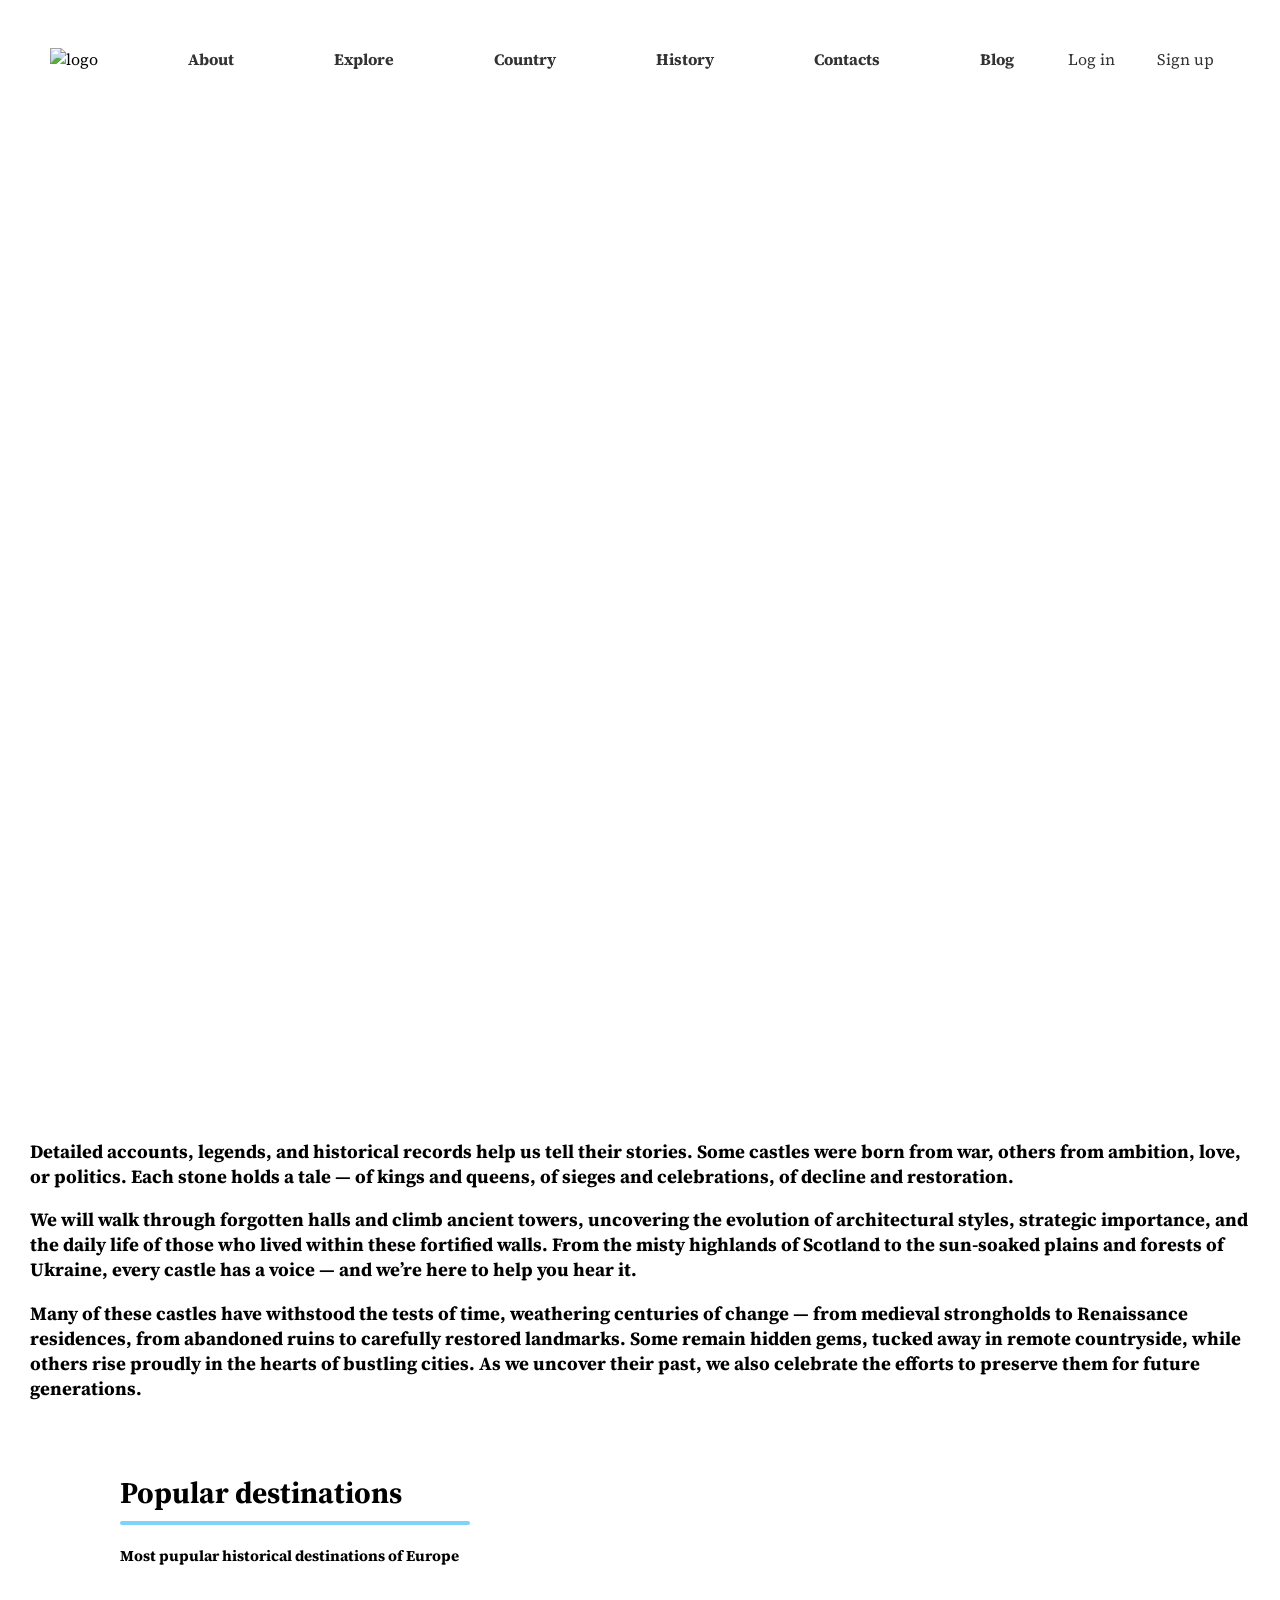
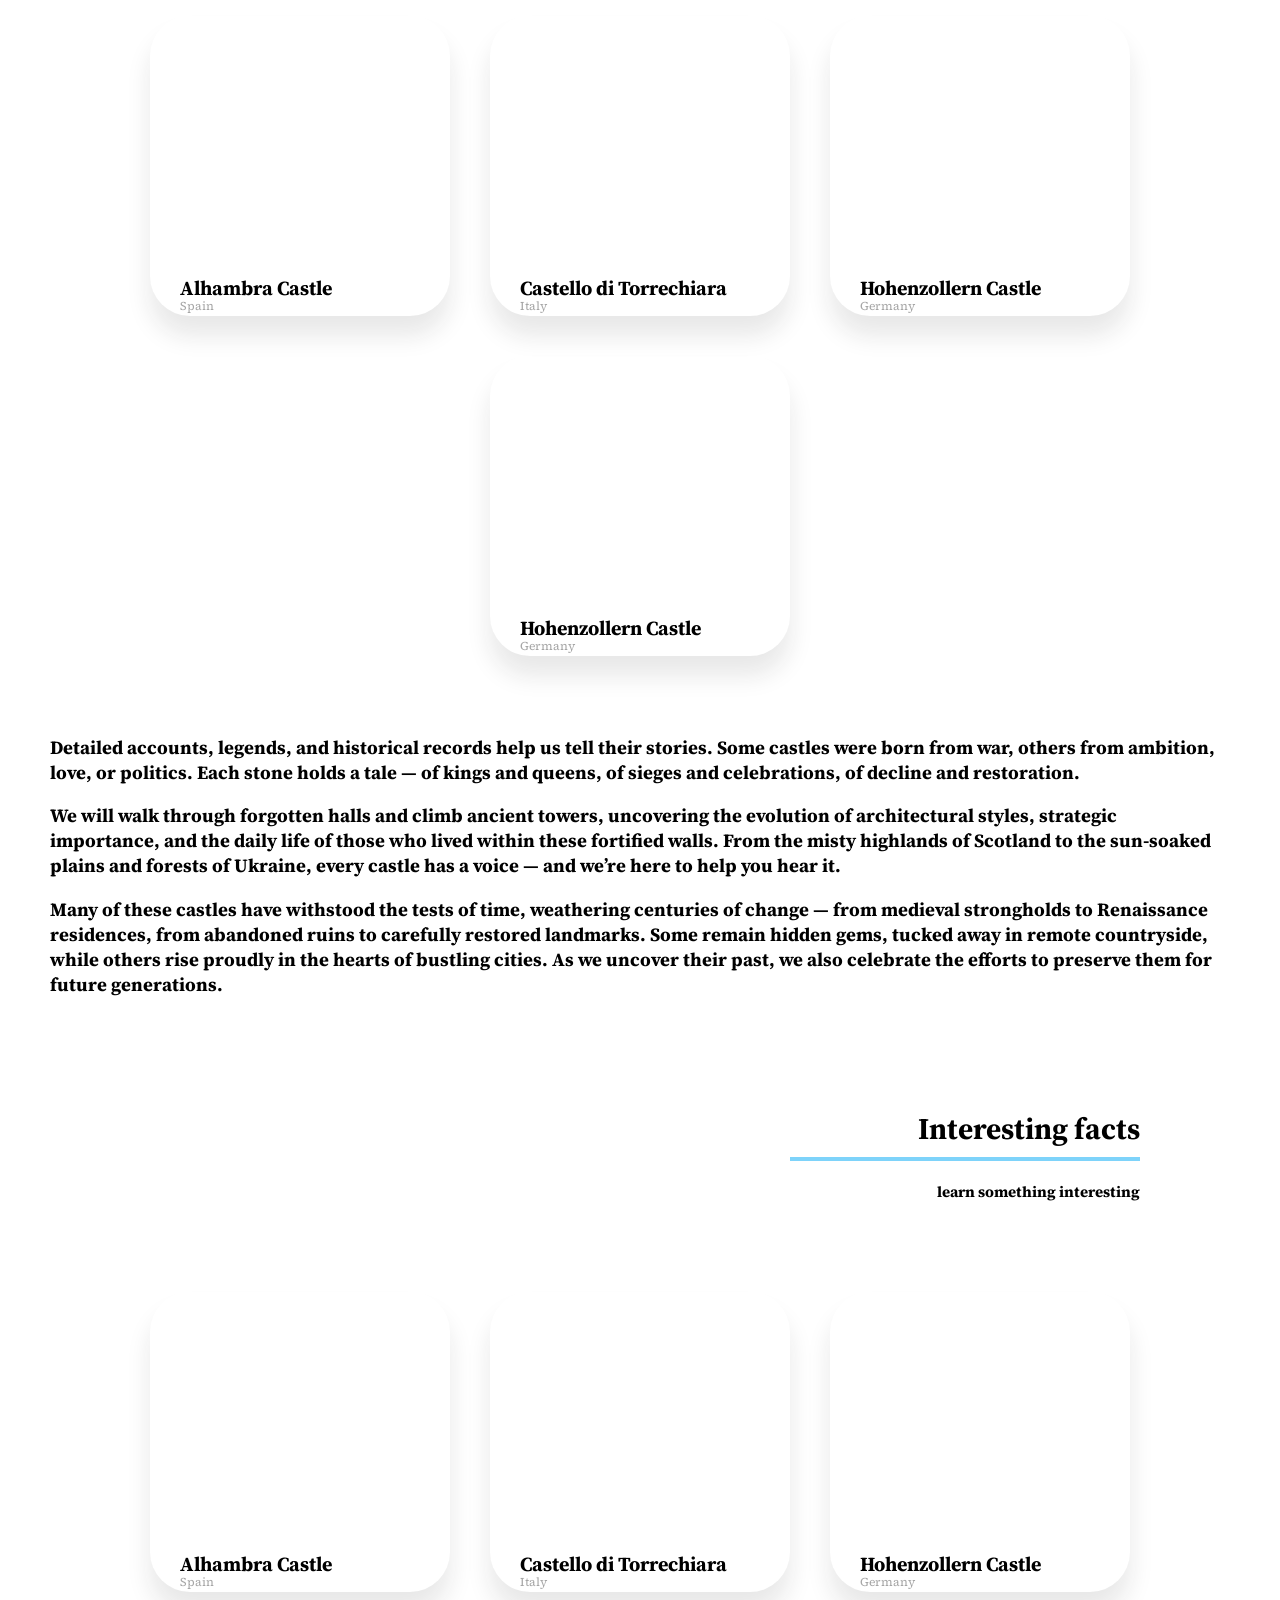
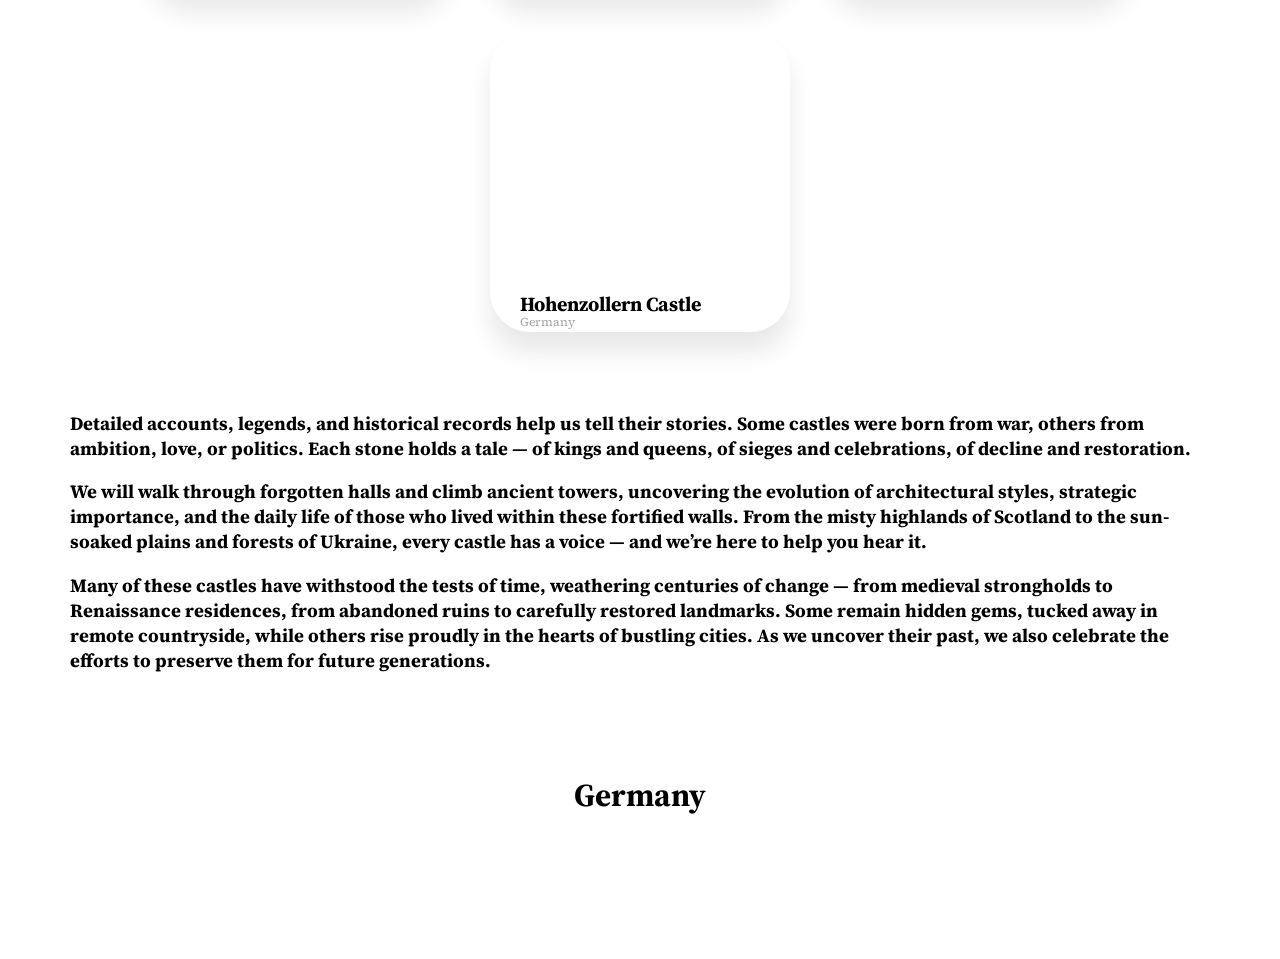
==== index.html @ ca6d60b1 "Update index.html" ====
<!DOCTYPE html>
<html lang="uk">
<head>
  <meta charset="UTF-8" />
  <meta name="viewport" content="width=device-width, initial-scale=1.0" />
  <title>Castles of Europe</title>
  <link rel="stylesheet" href="./assets/styles/main.css" />
  <script src="script.js"></script>
  <link rel="preconnect" href="https://fonts.googleapis.com">
  <link rel="preconnect" href="https://fonts.gstatic.com" crossorigin>
  <link href="https://fonts.googleapis.com/css2?family=Libre+Baskerville:ital,wght@0,400;0,500;1,400&family=Source+Serif+4:ital,opsz,wght@0,8..60,200..900;1,8..60,200..900&display=swap" rel="stylesheet">

</head>
<body>
  <header class="main-header">

    <div class="header-background"></div>

    <div class="header-content">

      <img class="logo" src="./assets/images/Castle_logo.svg" alt="logo" />

      <nav class="main-navigation">
        <ul>
          <li><a href="#">About</a></li>
          <li><a href="#">Explore</a></li>
          <li><a href="#">Сountry</a></li>
          <li><a href="#">History</a></li>
          <li><a href="#">Contacts</a></li>
          <li><a href="#">Blog</a></li>
        </ul>
      </nav>

      <div class="auth-buttons">
        <a href="/login" class="btn">Log in</a>
        <a href="/signup" class="btn">Sign up</a>
      </div>
    </div>

    <div class="name_motto">       
      <h1>Find your story in the place where this story was made.</h1>
    </div>
  </header>

  <div class="main-text">
    <h3>
      <p>Detailed accounts, legends, and historical records help us tell their stories.
       Some castles were born from war, others from ambition, love, or politics. Each stone holds a tale — of kings and queens, of sieges and celebrations, of decline and restoration.</p>

      <p>We will walk through forgotten halls and climb ancient towers, uncovering the evolution of architectural styles, strategic importance, and the daily life of those who lived within these fortified walls.
         From the misty highlands of Scotland to the sun-soaked plains and forests of Ukraine, every castle has a voice — and we’re here to help you hear it.</p>

        <p>Many of these castles have withstood the tests of time, weathering centuries of change — from medieval strongholds to Renaissance residences, from abandoned ruins to carefully restored landmarks.
         Some remain hidden gems, tucked away in remote countryside, while others rise proudly in the hearts of bustling cities. As we uncover their past, we also celebrate the efforts to preserve them for future generations.</p>
      </h3>
        
    
  </div>

<div class="title--popular--destinations">
  
    <h1>Popular destinations</h1>
     <div class="color-line-under-title"></div>
    <h4>Most pupular historical destinations of Europe</h4>
   
</div>

<div class="wrapper">

  <div class="slid" style="--img:url('../images/Alhambra_palace.jpg')">
    <div class="img" ></div>
    <div class="content">
      <h3>Alhambra Castle<br><span>Spain</span></h3>
      <p>Alhambra Castle — Surrounded by lush vegetation, this majestic palace is a symbol of the city of Granada.
        Behind the palace, the snow-capped peaks of the Sierra Nevada mountains are visible.</p>
    </div>
  </div>

  <div class="slid" style="--img:url('../images/Castello di Torrechiara.jpg')">
    <div class="img"></div>
    <div class="content">
      <h3>Castello di Torrechiara<br><span>Italy</span></h3>
      <p>Located on a picturesque hill near the town of Langhirano, the castle towers over the Parma River valley among vineyards.</p>
    </div>
  </div>

  <div class="slid" style="--img:url('../images/Hohenzollern-Castle.jpg')">
    <div class="img"></div>
    <div class="content">
      <h3>Hohenzollern Castle<br><span>Germany</span></h3>
      <p>Hohenzollern Castle - a castle in the clouds! One of the most impressive tourist attractions in Germany, offering incredible views.</p>
    </div>
  </div>

  <div class="slid" style="--img:url('../images/Hohenzollern-Castle.jpg')">
    <div class="img"></div>
    <div class="content">
      <h3>Hohenzollern Castle<br><span>Germany</span></h3>
      <p>Hohenzollern Castle - a castle in the clouds! One of the most impressive tourist attractions in Germany, offering incredible views.</p>
    </div>
  </div>

<div class="main-text">
    <h3>
      <p>Detailed accounts, legends, and historical records help us tell their stories.
       Some castles were born from war, others from ambition, love, or politics. Each stone holds a tale — of kings and queens, of sieges and celebrations, of decline and restoration.</p>

      <p>We will walk through forgotten halls and climb ancient towers, uncovering the evolution of architectural styles, strategic importance, and the daily life of those who lived within these fortified walls.
         From the misty highlands of Scotland to the sun-soaked plains and forests of Ukraine, every castle has a voice — and we’re here to help you hear it.</p>

        <p>Many of these castles have withstood the tests of time, weathering centuries of change — from medieval strongholds to Renaissance residences, from abandoned ruins to carefully restored landmarks.
         Some remain hidden gems, tucked away in remote countryside, while others rise proudly in the hearts of bustling cities. As we uncover their past, we also celebrate the efforts to preserve them for future generations.</p>
      </h3>
</div>

<div class="title--Interesting--facts">
    <h1>Interesting facts</h1>
    <div class="color-line-under-title-facts"></div>
    <h4>learn something interesting</h4>

</div>

<div class="wrapper">

  <div class="slid" style="--img:url('../images/Alhambra_palace.jpg')">
    <div class="img"></div>
    <div class="content">
      <h3>Alhambra Castle<br><span>Spain</span></h3>
      <p>Alhambra Castle — Surrounded by lush vegetation, this majestic palace is a symbol of the city of Granada.
        Behind the palace, the snow-capped peaks of the Sierra Nevada mountains are visible.</p>
    </div>
  </div>

  <div class="slid" style="--img:url('../images/Castello di Torrechiara.jpg')">
    <div class="img"></div>
    <div class="content">
      <h3>Castello di Torrechiara<br><span>Italy</span></h3>
      <p>Located on a picturesque hill near the town of Langhirano, the castle towers over the Parma River valley among vineyards.</p>
    </div>
  </div>

  <div class="slid" style="--img:url('../images/Hohenzollern-Castle.jpg')">
    <div class="img"></div>
    <div class="content">
      <h3>Hohenzollern Castle<br><span>Germany</span></h3>
      <p>Hohenzollern Castle - a castle in the clouds! One of the most impressive tourist attractions in Germany, offering incredible views.</p>
    </div>
  </div>

  <div class="slid" style="--img:url('../images/Hohenzollern-Castle.jpg')">
    <div class="img"></div>
    <div class="content">
      <h3>Hohenzollern Castle<br><span>Germany</span></h3>
      <p>Hohenzollern Castle - a castle in the clouds! One of the most impressive tourist attractions in Germany, offering incredible views.</p>
    </div>
  </div>

<div class="main-text">
    <h3>
      <p>Detailed accounts, legends, and historical records help us tell their stories.
       Some castles were born from war, others from ambition, love, or politics. Each stone holds a tale — of kings and queens, of sieges and celebrations, of decline and restoration.</p>

      <p>We will walk through forgotten halls and climb ancient towers, uncovering the evolution of architectural styles, strategic importance, and the daily life of those who lived within these fortified walls.
         From the misty highlands of Scotland to the sun-soaked plains and forests of Ukraine, every castle has a voice — and we’re here to help you hear it.</p>

        <p>Many of these castles have withstood the tests of time, weathering centuries of change — from medieval strongholds to Renaissance residences, from abandoned ruins to carefully restored landmarks.
         Some remain hidden gems, tucked away in remote countryside, while others rise proudly in the hearts of bustling cities. As we uncover their past, we also celebrate the efforts to preserve them for future generations.</p>
      </h3>
</div>
<div class="title">
  <h1>Germany</h1>
</div>

</body>
</html>
---- assets/styles/main.css ----
body {
  margin: 0;
  font-family: "Source Serif 4", serif;
}



.main-header {
  position: relative;
  height: 1100px;
  z-index: 1;
  overflow: hidden;
}

.header-background {
  position: absolute;
  top: 0;
  left: 0;
  width: 100%;
  height: 100%;
  background: url('../images/background.jpg') no-repeat center/cover;
  background-size: cover;
  z-index: 0;
}

.header-content {
  position: relative;
  z-index: 1;
  display: flex;
  justify-content: space-between;
  align-items: center;
  padding: 20px 50px;
  background-color: rgba(255, 255, 255, 0.1);
  backdrop-filter: blur(6px);
  -webkit-backdrop-filter: blur(2px);
  border-radius: 5px;
  margin: 20px auto;
  max-width: 95%;
}

.logo {
  width: 100px;
}

.main-navigation ul {
  list-style: none;
  display: flex;
  gap: 100px;
  margin: 0;
  padding: 0;
}

.main-navigation a {
  text-decoration: none;
  color: #333;
  font-weight: bold;
}

.auth-buttons {
  display: flex;
  gap: 10px;
}

.btn {
  padding: 8px 16px;
  background-color: rgba(0, 0, 0, 0);
  color: #333;
  text-decoration: none;
  border-radius: 4px;
}

.btn:hover {
  background-color: rgba(0, 0, 0, 0.1);
}

.name_motto {
  position: absolute;
  text-align: left;
  color: #333;
  left: 1400px;
  padding: 45px;
  background-color: rgba(255, 255, 255, 0.08);
  backdrop-filter: blur(0.01px);
  -webkit-backdrop-filter: blur(0.01px);
  border-radius: 6px;
  top: 240px;
}

.name_motto h1 {
  margin: 10px 0;
}

.main-text h3 {
  margin: 0px 10px;
  text-align: start;
  padding: 20px;
}

.wrapper {
  display: flex;
  align-items: center;
  justify-content: center;
  flex-wrap: wrap;
  gap: 40px;
  padding: 60px 20px;
}

.wrapper .slid {
  position: relative;
  width: 300px;
  height: 300px;
  border-radius: 40px;
  overflow: hidden;
  box-shadow: 0px 20px 25px rgba(25, 25, 25, 0.1);
  transition: 0.5s;
}

.wrapper .slid:hover {
  height: 420px;
  background-color: rgb(171, 222, 231);
}

.wrapper .slid .img {
  position: relative;
  width: 100%;
  height: 260px;
  background-image: var(--img);
  background-repeat: no-repeat;
  background-position: top,center;
  background-size: 140%;
  animation: out 0.5s ease-in-out;
  transition: 0.5s;
}

.wrapper .slid:hover .img {
  animation: in 0.5s ease-in-out;
}

@keyframes out {
  0% { background-size: 140%; }
  40% { background-size: 160%; }
  100% { background-size: 140%; }
}

@keyframes in {
  0% { background-size: 140%; }
  40% { background-size: 160%; }
  100% { background-size: 140%; }
}

.wrapper .slid .img::before {
  content: '';
  position: absolute;
  bottom: -40%;
  width: 100%;
  height: 80px;
  border-radius: 40px;
}

.wrapper .slid .img::after {
  position: absolute;
  right: 0;
  bottom: 40%;
  width: 80px;
  height: 80px;
  border-radius: 50%;
  background-color: transparent;
  box-shadow: 75px 70px 0 40px #fff;
}

.wrapper .slid .content {
  padding: 10px 20px;
}

.wrapper .slid .content h3 {
  margin: 18px 0 5px;
  font-size: 1.2em;
}

.wrapper .slid .content span {
  font-size: 0.9em;
  color: #888;
}

.wrapper .slid .content p {
  font-size: 0.9em;
  color: #333;
}

.wrapper .slid .content {
  position: relative;
  top: -20px;
  z-index: 10;
  padding: 0px 30px;
  transition: 0.5s;
}

.wrapper .slid .content h3 {
  position: relative;
  font-size: 20px;
  color: black;
}

.wrapper .slid .content h3 span {
  position: absolute;
  bottom: -12px;
  font-size: 12px;
  font-weight: 400;
  opacity: 0.75;
}

.wrapper .slid .content p {
  position: relative;
  font-size: 15px;
  color: #222;
  transition: 0.5s;
  opacity: 0;
  padding-top: 5px;
}

.wrapper .slid:hover .content p {
  opacity: 1;
}

.title--popular--destinations h1{
  position: relative;
  margin-left: 120px;
  bottom: -12px;
   font-size: 30px;
}

.title--popular--destinations h4{
  position: relative;
  margin-left: 120px;
  font-size: 15px;
}

.title--popular--destinations {
  text-align: left;
  margin-bottom: 30px;
}

.color-line-under-title {
  left:140px;
  width: 350px;               
  height: 4px;                
  background-color: #7ed3fa;  
  margin: 10px 120px;        
  border-radius: 2px;         
}

.title--Interesting--facts h1{
  position: relative;
  margin-right: 120px;
  bottom: -12px;
   font-size: 30px;
}

.title--Interesting--facts h4{
  position: relative;
  margin-right: 120px;
  font-size: 15px;
}

.title--Interesting--facts {
  text-align: right;
  margin-bottom: 30px;
}

.title--Interesting--facts {
  position: relative; /* можна для точного позиціювання */
  width: 100%; /* або ширина контейнера */
}

.color-line-under-title-facts {
  width: 350px;
  height: 4px;
  background-color: #7ed3fa;
  margin-left: auto;    /* вирівнювання праворуч */
  margin-top: 20px;     /* відстань зверху від заголовка, можна змінювати вручну */
  margin-right: 120px;   /* відстань від правого краю контейнера */
}

.title--Interesting--facts {
  text-align: right;
  margin-bottom: 10px;  /* зменшено з 30px */
  position: relative;
  width: 100%;
}

.wrapper {
  display: flex;
  align-items: center;
  justify-content: center;
  flex-wrap: wrap;
  gap: 40px;
  padding: 20px 20px 60px 20px; /* зверху зменшено з 60px до 20px */
}
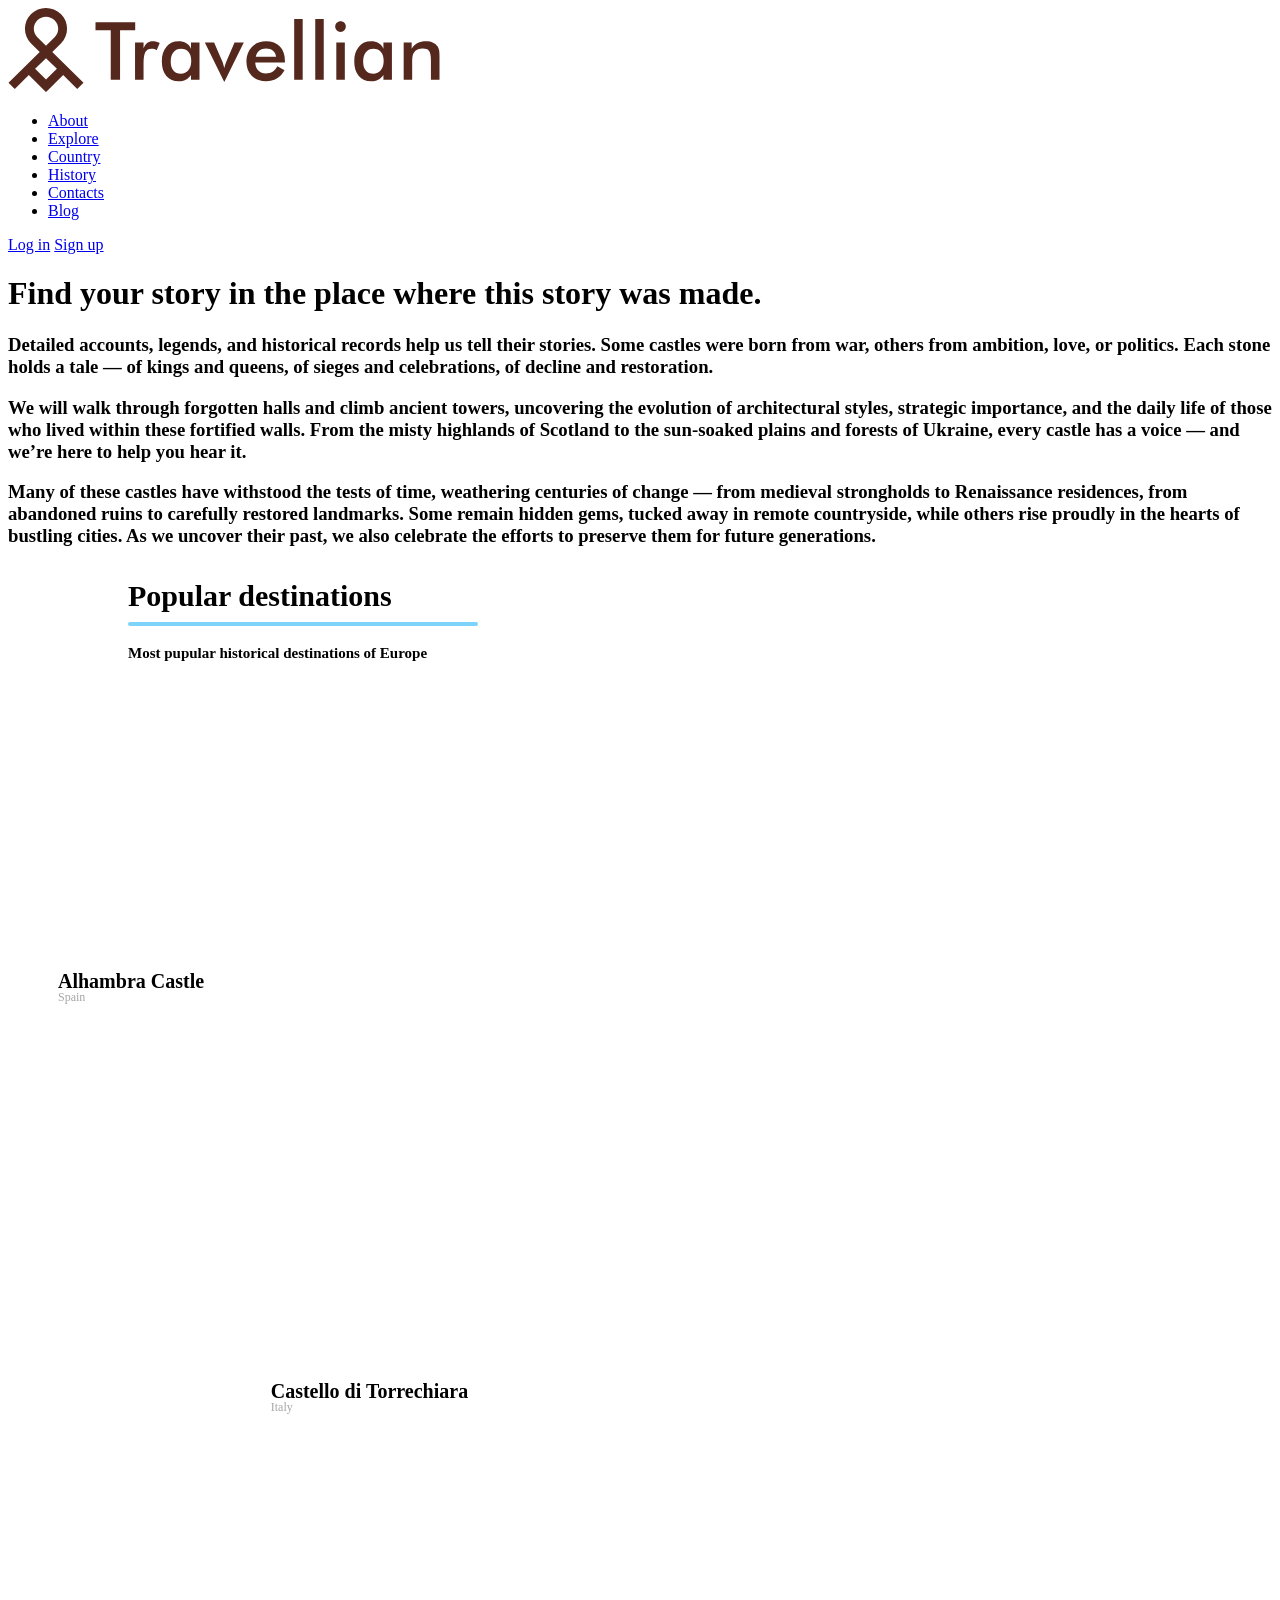
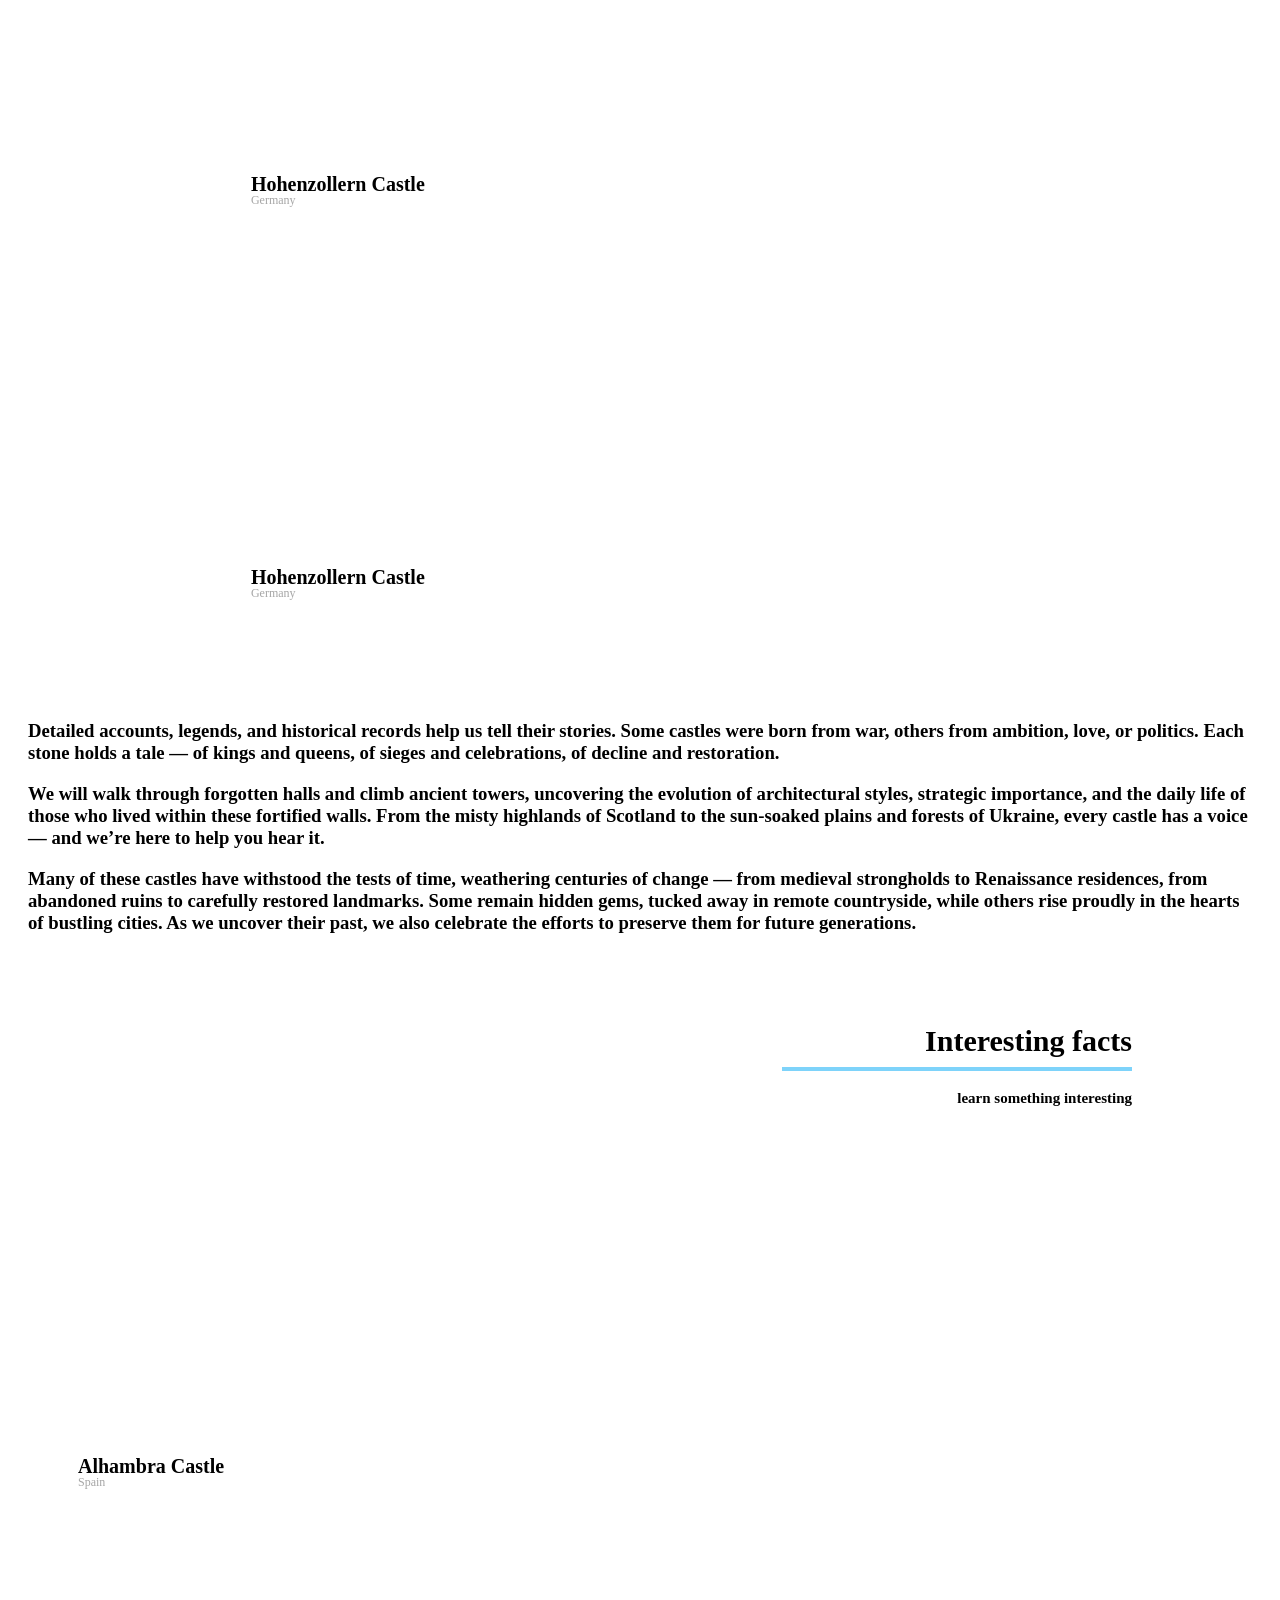
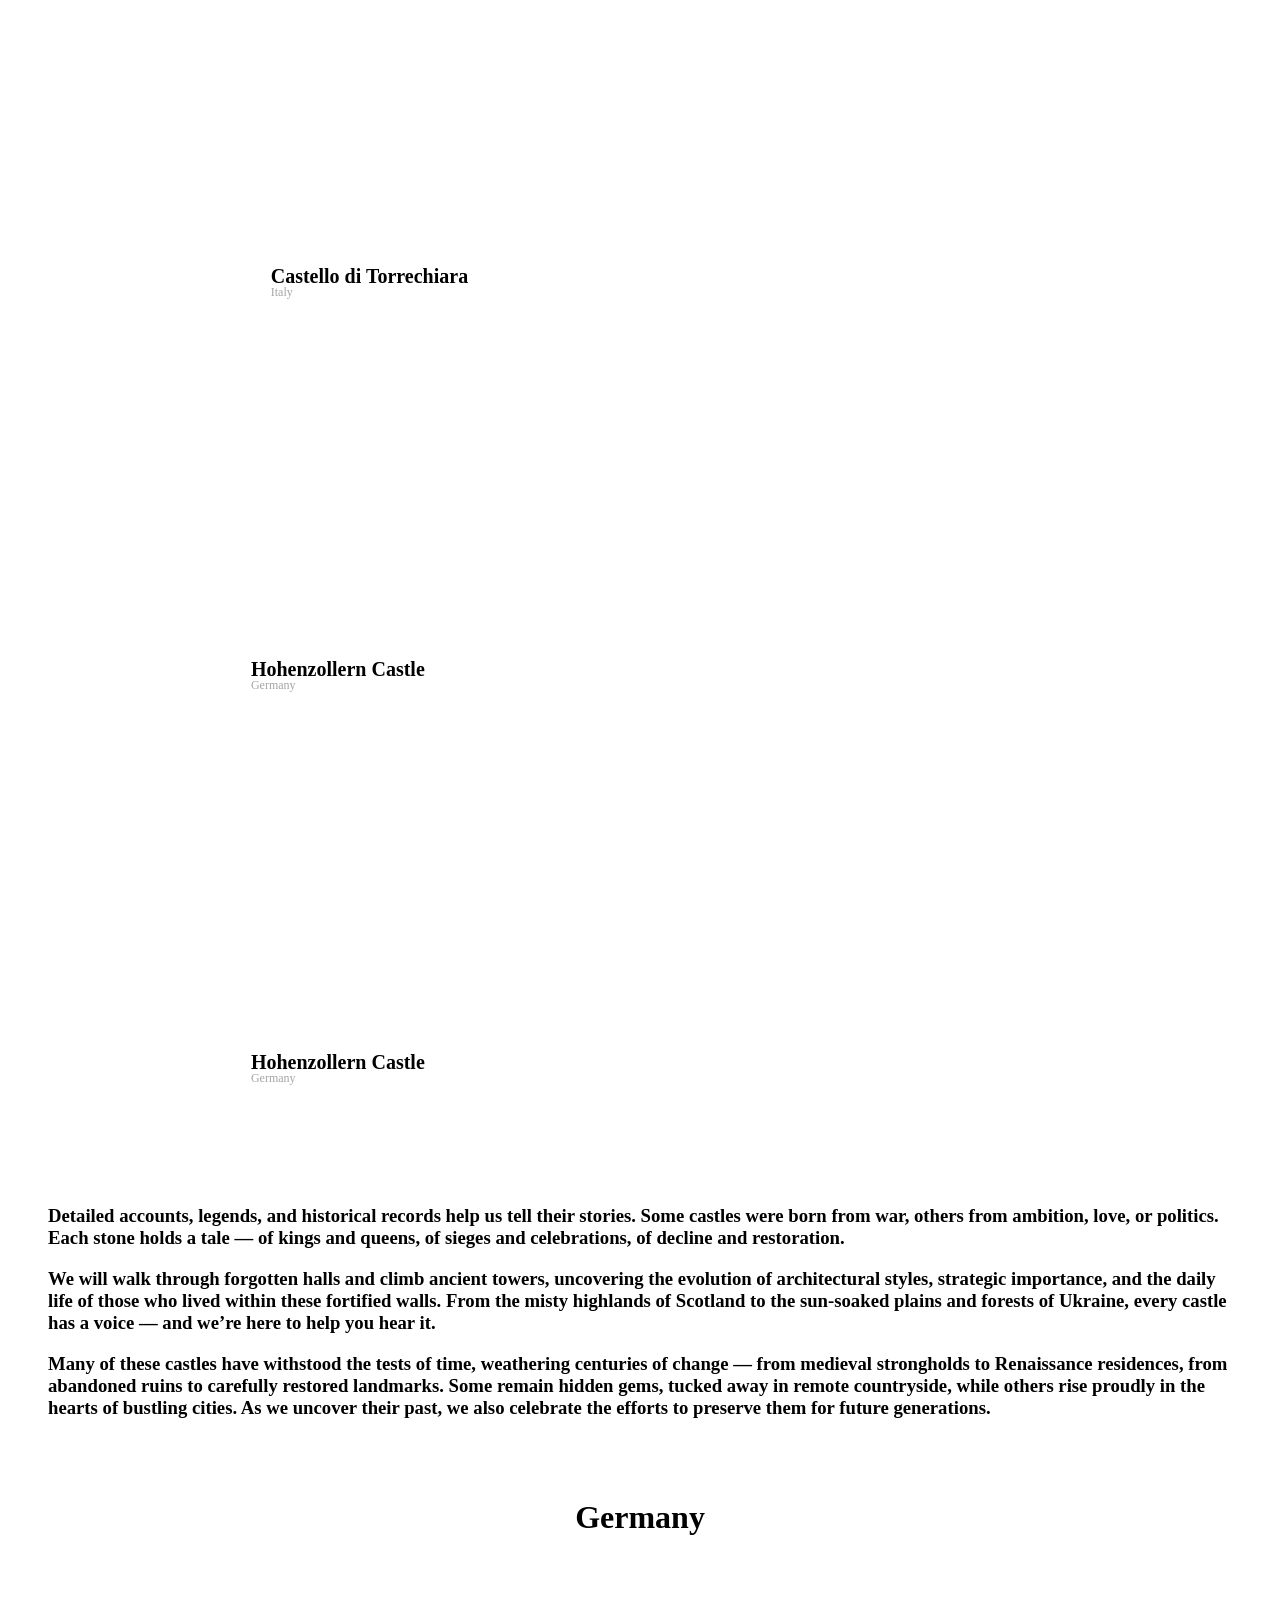
==== commit a6f1e65b: "Update index.html" ====
--- a/index.html
+++ b/index.html
@@ -18,7 +18,7 @@
 
     <div class="header-content">
 
-      <img class="logo" src="./assets/images/Castle_logo.svg" alt="logo" />
+      <img class="logo" src="./assets/images/Logo.svg" alt="logo" />
 
       <nav class="main-navigation">
         <ul>
--- a/assets/styles/main.css
+++ b/assets/styles/main.css
@@ -1,125 +1,3 @@
-body {
-  margin: 0;
-  font-family: "Source Serif 4", serif;
-}
-
-
-
-.main-header {
-  position: relative;
-  height: 1100px;
-  z-index: 1;
-  overflow: hidden;
-}
-
-.header-background {
-  position: absolute;
-  top: 0;
-  left: 0;
-  width: 100%;
-  height: 100%;
-  background: url('../images/background.jpg') no-repeat center/cover;
-  background-size: cover;
-  z-index: 0;
-}
-
-.header-content {
-  position: relative;
-  z-index: 1;
-  display: flex;
-  justify-content: space-between;
-  align-items: center;
-  padding: 20px 50px;
-  background-color: rgba(255, 255, 255, 0.1);
-  backdrop-filter: blur(6px);
-  -webkit-backdrop-filter: blur(2px);
-  border-radius: 5px;
-  margin: 20px auto;
-  max-width: 95%;
-}
-
-.logo {
-  width: 100px;
-}
-
-.main-navigation ul {
-  list-style: none;
-  display: flex;
-  gap: 100px;
-  margin: 0;
-  padding: 0;
-}
-
-.main-navigation a {
-  text-decoration: none;
-  color: #333;
-  font-weight: bold;
-}
-
-.auth-buttons {
-  display: flex;
-  gap: 10px;
-}
-
-.btn {
-  padding: 8px 16px;
-  background-color: rgba(0, 0, 0, 0);
-  color: #333;
-  text-decoration: none;
-  border-radius: 4px;
-}
-
-.btn:hover {
-  background-color: rgba(0, 0, 0, 0.1);
-}
-
-.name_motto {
-  position: absolute;
-  text-align: left;
-  color: #333;
-  left: 1400px;
-  padding: 45px;
-  background-color: rgba(255, 255, 255, 0.08);
-  backdrop-filter: blur(0.01px);
-  -webkit-backdrop-filter: blur(0.01px);
-  border-radius: 6px;
-  top: 240px;
-}
-
-.name_motto h1 {
-  margin: 10px 0;
-}
-
-.main-text h3 {
-  margin: 0px 10px;
-  text-align: start;
-  padding: 20px;
-}
-
-.wrapper {
-  display: flex;
-  align-items: center;
-  justify-content: center;
-  flex-wrap: wrap;
-  gap: 40px;
-  padding: 60px 20px;
-}
-
-.wrapper .slid {
-  position: relative;
-  width: 300px;
-  height: 300px;
-  border-radius: 40px;
-  overflow: hidden;
-  box-shadow: 0px 20px 25px rgba(25, 25, 25, 0.1);
-  transition: 0.5s;
-}
-
-.wrapper .slid:hover {
-  height: 420px;
-  background-color: rgb(171, 222, 231);
-}
-
 .wrapper .slid .img {
   position: relative;
   width: 100%;
@@ -295,4 +173,4 @@
   flex-wrap: wrap;
   gap: 40px;
   padding: 20px 20px 60px 20px; /* зверху зменшено з 60px до 20px */
-}+}
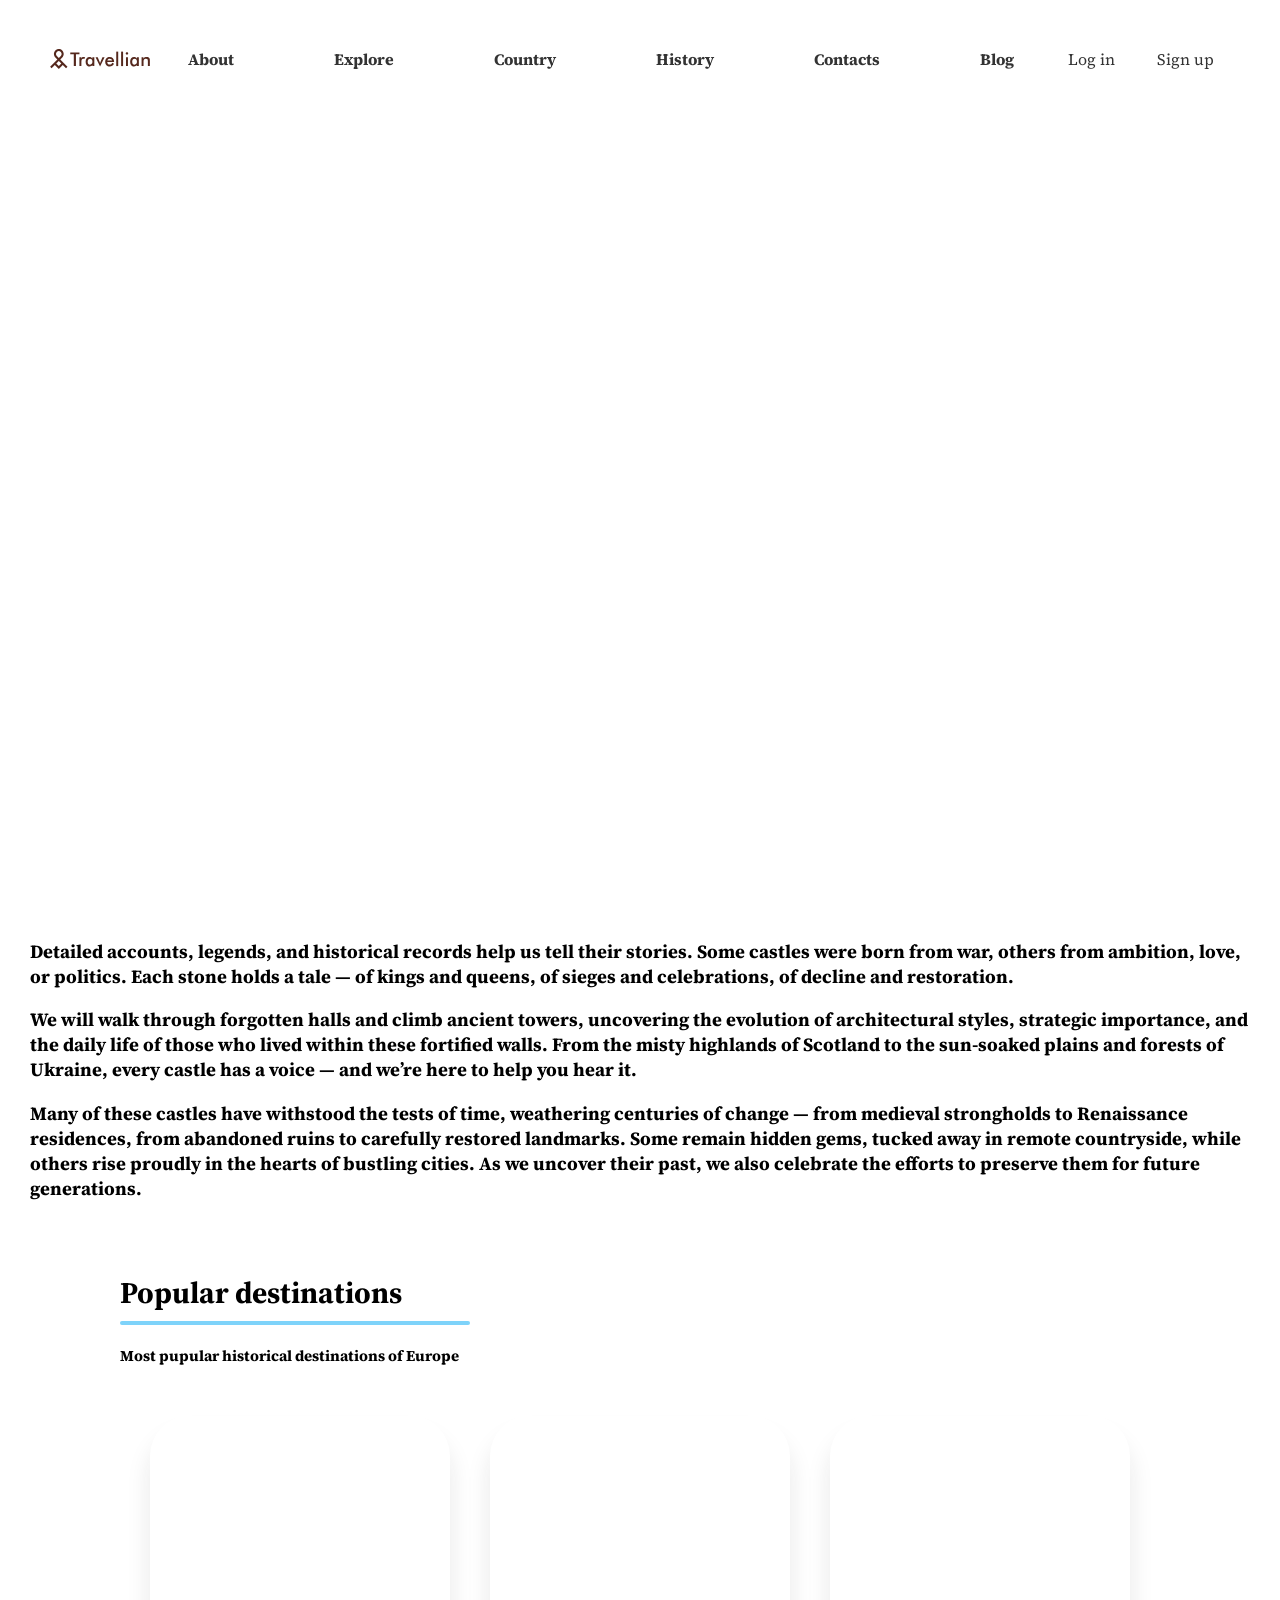
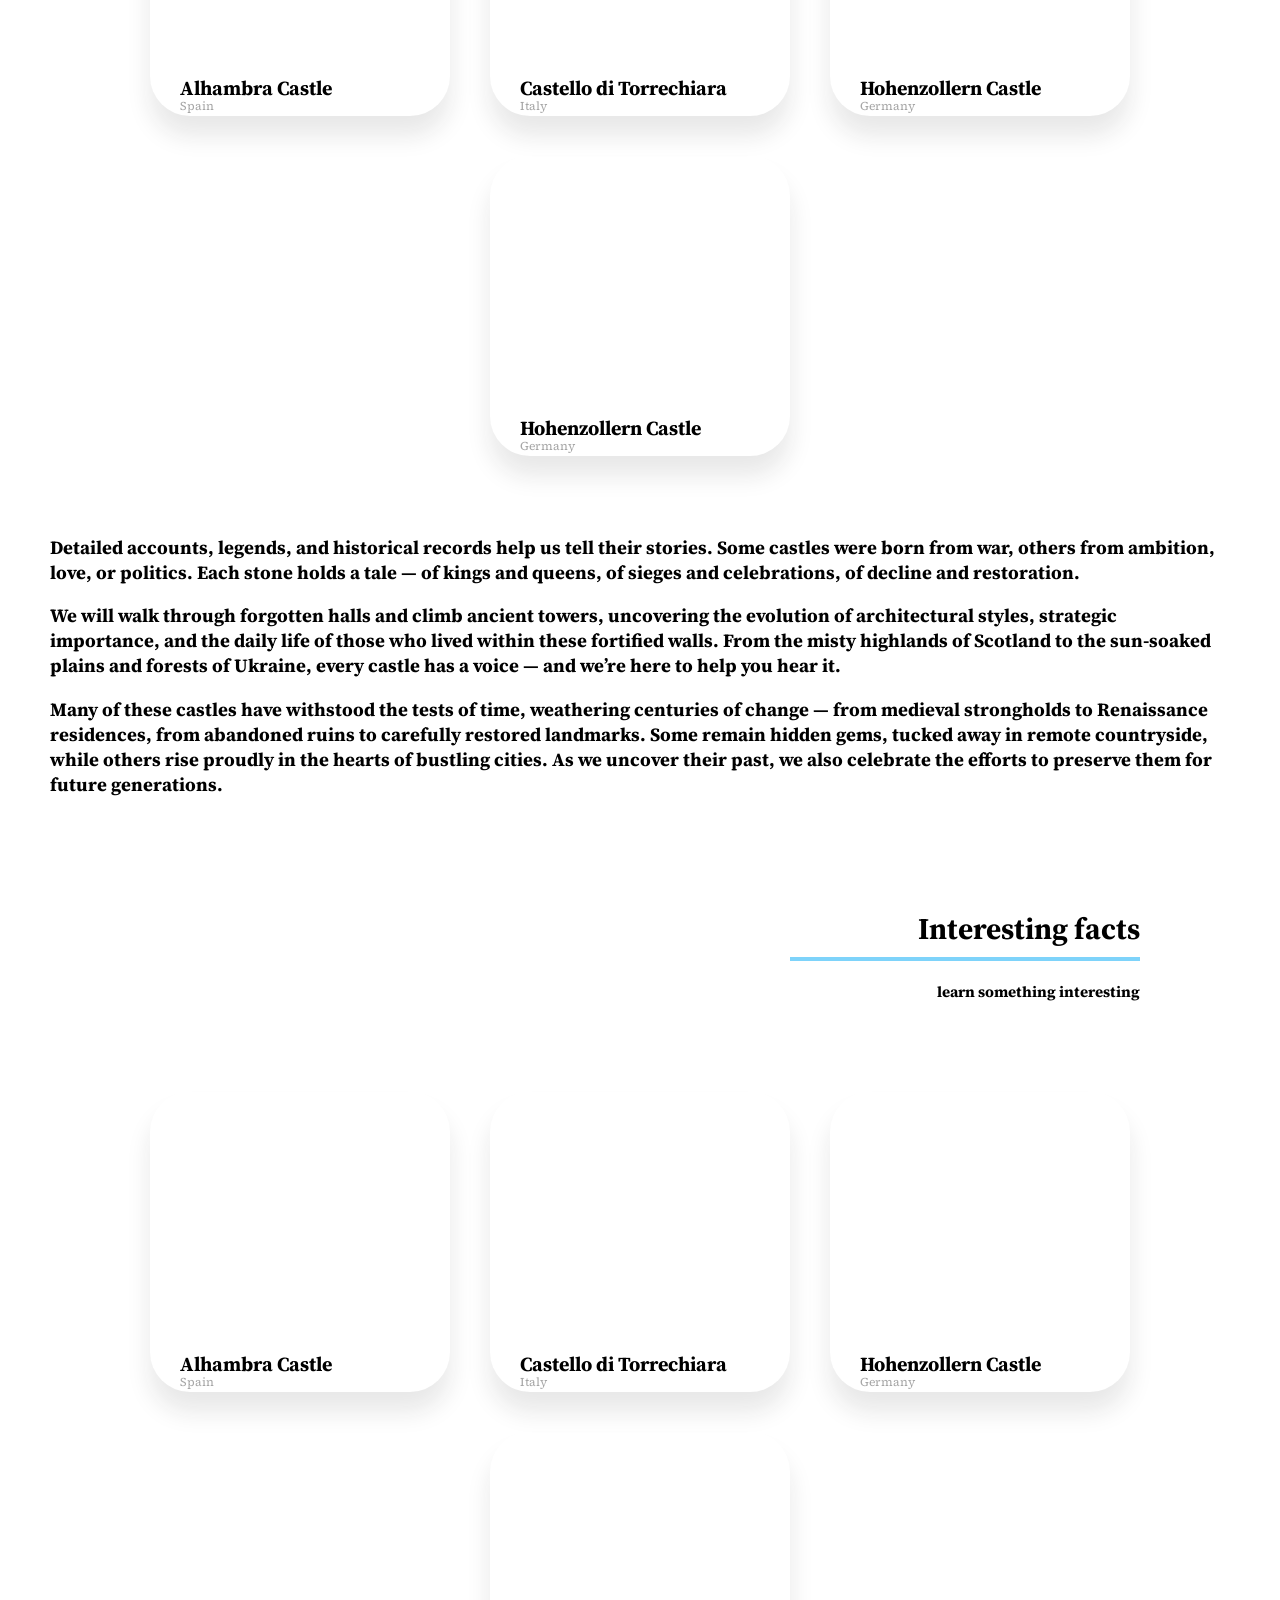
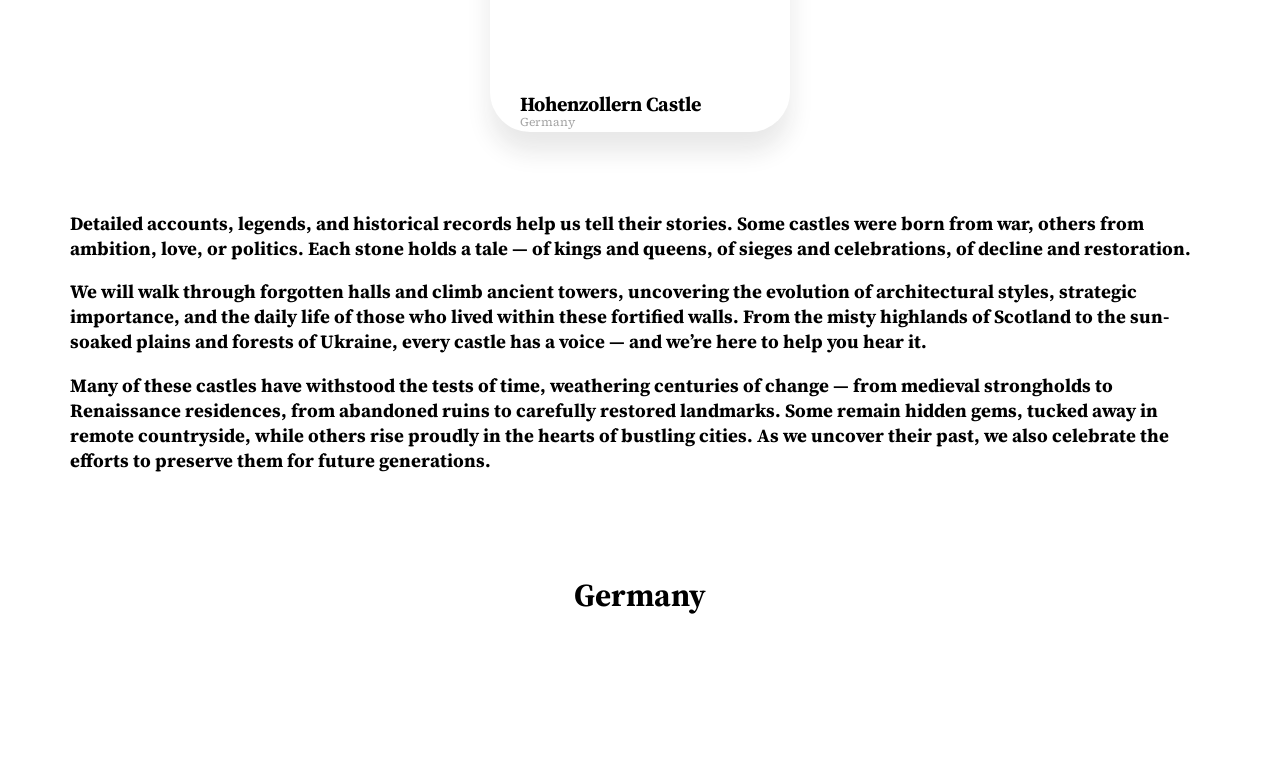
==== commit 7cfdf7b2: "Add files via upload" ====
--- a/index.html
+++ b/index.html
@@ -3,7 +3,7 @@
 <head>
   <meta charset="UTF-8" />
   <meta name="viewport" content="width=device-width, initial-scale=1.0" />
-  <title>Castles of Europe</title>
+  <title>Travelian</title>
   <link rel="stylesheet" href="./assets/styles/main.css" />
   <script src="script.js"></script>
   <link rel="preconnect" href="https://fonts.googleapis.com">
@@ -11,7 +11,7 @@
   <link href="https://fonts.googleapis.com/css2?family=Libre+Baskerville:ital,wght@0,400;0,500;1,400&family=Source+Serif+4:ital,opsz,wght@0,8..60,200..900;1,8..60,200..900&display=swap" rel="stylesheet">
 
 </head>
-<body>
+
   <header class="main-header">
 
     <div class="header-background"></div>
@@ -38,7 +38,7 @@
     </div>
 
     <div class="name_motto">       
-      <h1>Find your story in the place where this story was made.</h1>
+      <h1>Explore the world you've never dreamt before.</h1>
     </div>
   </header>
 
@@ -172,4 +172,4 @@
 </div>
 
 </body>
-</html>
+</html>
--- a/assets/styles/main.css
+++ b/assets/styles/main.css
@@ -1,3 +1,126 @@
+body {
+  margin: 0;
+  font-family: "Source Serif 4", serif;
+}
+
+
+
+.main-header {
+  position: relative;
+  width: 100%;
+  height: 100vh;
+  z-index: 1;
+  overflow: hidden;
+}
+
+.header-background {
+  position: absolute;
+  top: 0;
+  left: 0;
+  width: 100%;
+  height: 100%;
+  background: url('./assets/images/background.jpg') no-repeat center/cover;
+  background-size: cover;
+  z-index: 0;
+}
+
+.header-content {
+  position: relative;
+  z-index: 1;
+  display: flex;
+  justify-content: space-between;
+  align-items: center;
+  padding: 20px 50px;
+  background-color: rgba(255, 255, 255, 0.1);
+  backdrop-filter: blur(6px);
+  -webkit-backdrop-filter: blur(2px);
+  border-radius: 5px;
+  margin: 20px auto;
+  max-width: 95%;
+}
+
+.logo {
+  width: 100px;
+}
+
+.main-navigation ul {
+  list-style: none;
+  display: flex;
+  gap: 100px;
+  margin: 0;
+  padding: 0;
+}
+
+.main-navigation a {
+  text-decoration: none;
+  color: #333;
+  font-weight: bold;
+}
+
+.auth-buttons {
+  display: flex;
+  gap: 10px;
+}
+
+.btn {
+  padding: 8px 16px;
+  background-color: rgba(0, 0, 0, 0);
+  color: #333;
+  text-decoration: none;
+  border-radius: 4px;
+}
+
+.btn:hover {
+  background-color: rgba(0, 0, 0, 0.1);
+}
+
+.name_motto {
+  position: absolute;
+  text-align: left;
+  color: #333;
+  left: 1400px;
+  padding: 45px;
+  background-color: rgba(255, 255, 255, 0.08);
+  backdrop-filter: blur(0.01px);
+  -webkit-backdrop-filter: blur(0.01px);
+  border-radius: 6px;
+  top: 240px;
+}
+
+.name_motto h1 {
+  margin: 10px 0;
+}
+
+.main-text h3 {
+  margin: 0px 10px;
+  text-align: start;
+  padding: 20px;
+}
+
+.wrapper {
+  display: flex;
+  align-items: center;
+  justify-content: center;
+  flex-wrap: wrap;
+  gap: 40px;
+  padding: 60px 20px;
+}
+
+.wrapper .slid {
+  position: relative;
+  width: 300px;
+  height: 300px;
+  border-radius: 40px;
+  overflow: hidden;
+  box-shadow: 0px 20px 25px rgba(25, 25, 25, 0.1);
+  transition: 0.5s;
+}
+
+.wrapper .slid:hover {
+  height: 420px;
+  background-color: rgb(171, 222, 231);
+}
+
 .wrapper .slid .img {
   position: relative;
   width: 100%;
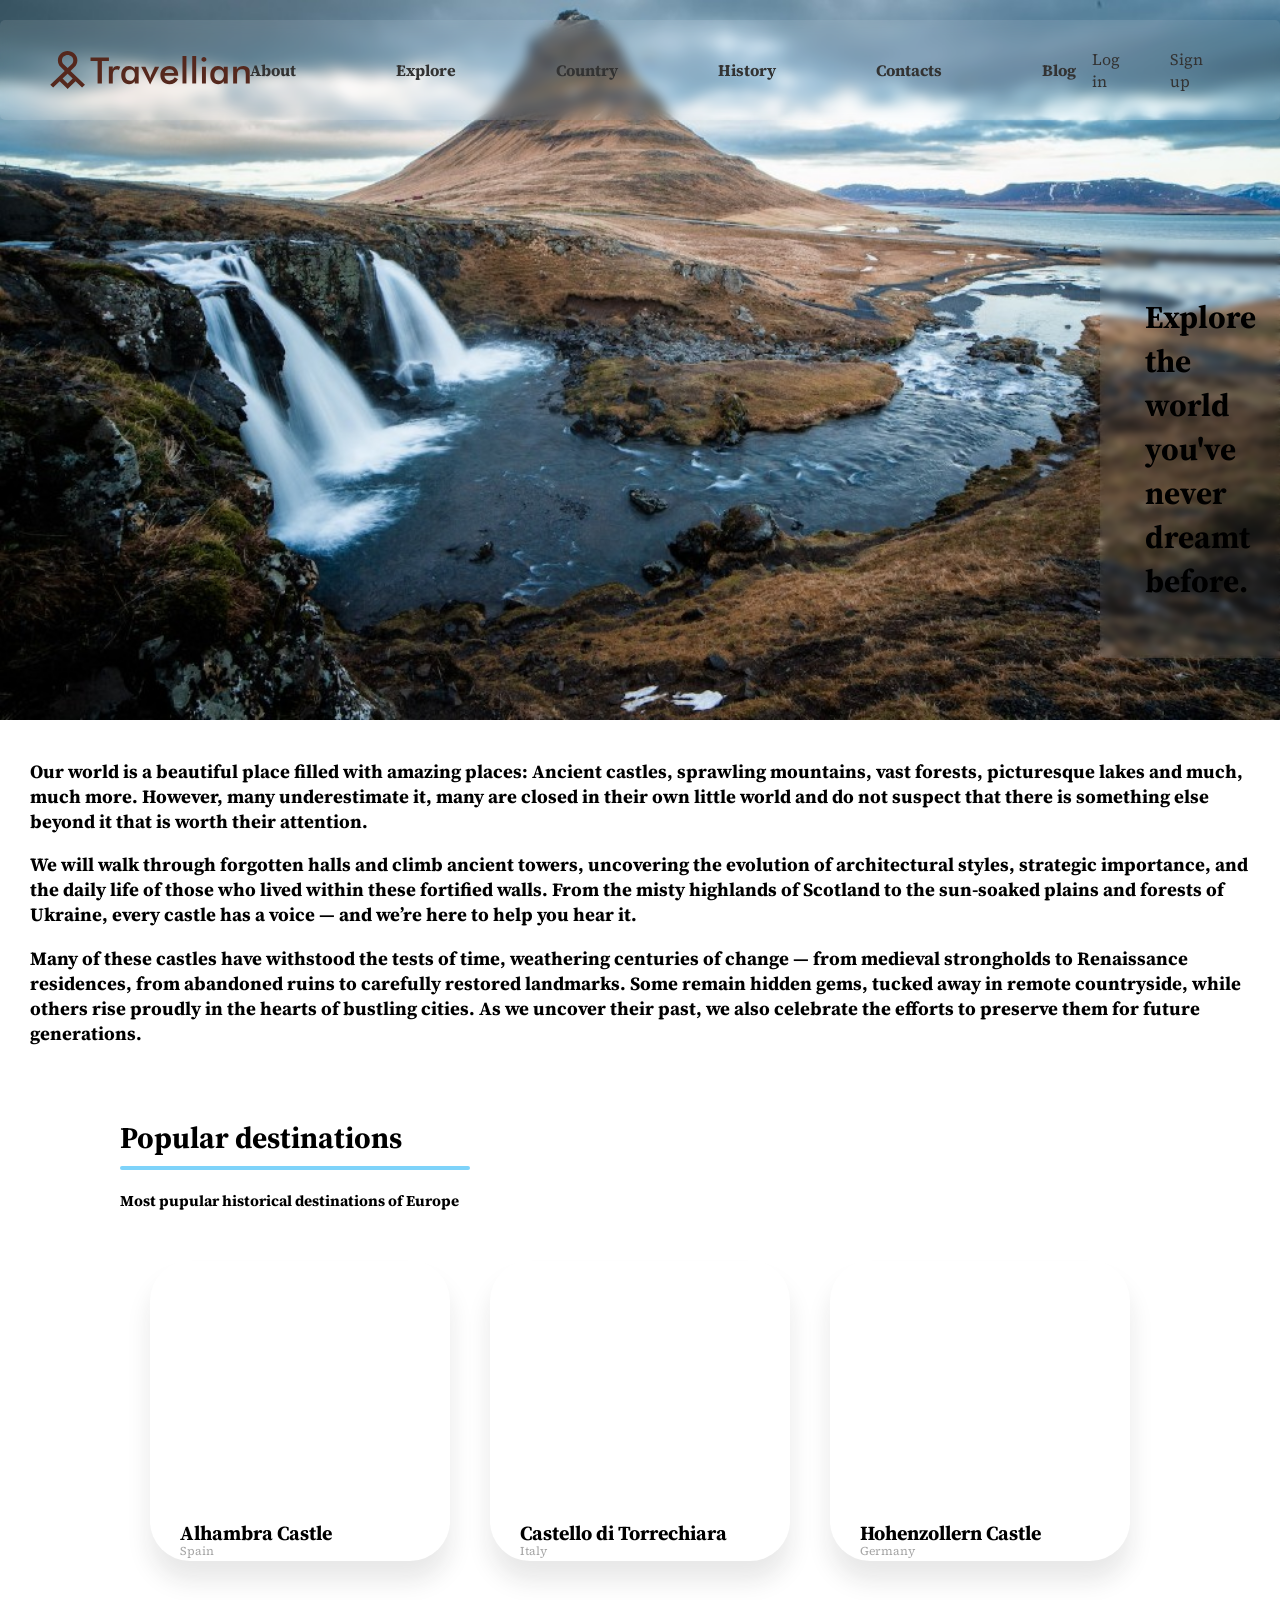
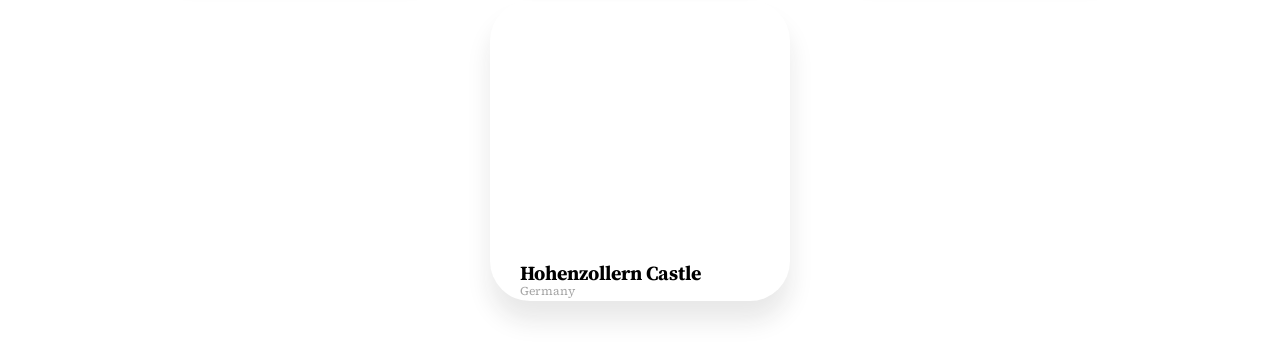
==== commit 3bf1cdb0: "Add files via upload" ====
--- a/index.html
+++ b/index.html
@@ -5,7 +5,6 @@
   <meta name="viewport" content="width=device-width, initial-scale=1.0" />
   <title>Travelian</title>
   <link rel="stylesheet" href="./assets/styles/main.css" />
-  <script src="script.js"></script>
   <link rel="preconnect" href="https://fonts.googleapis.com">
   <link rel="preconnect" href="https://fonts.gstatic.com" crossorigin>
   <link href="https://fonts.googleapis.com/css2?family=Libre+Baskerville:ital,wght@0,400;0,500;1,400&family=Source+Serif+4:ital,opsz,wght@0,8..60,200..900;1,8..60,200..900&display=swap" rel="stylesheet">
@@ -44,8 +43,9 @@
 
   <div class="main-text">
     <h3>
-      <p>Detailed accounts, legends, and historical records help us tell their stories.
-       Some castles were born from war, others from ambition, love, or politics. Each stone holds a tale — of kings and queens, of sieges and celebrations, of decline and restoration.</p>
+      <p>Our world is a beautiful place filled with amazing places:
+         Ancient castles, sprawling mountains, vast forests, picturesque lakes and much, much more. 
+         However, many underestimate it, many are closed in their own little world and do not suspect that there is something else beyond it that is worth their attention.</p>
 
       <p>We will walk through forgotten halls and climb ancient towers, uncovering the evolution of architectural styles, strategic importance, and the daily life of those who lived within these fortified walls.
          From the misty highlands of Scotland to the sun-soaked plains and forests of Ukraine, every castle has a voice — and we’re here to help you hear it.</p>
@@ -99,77 +99,5 @@
       <p>Hohenzollern Castle - a castle in the clouds! One of the most impressive tourist attractions in Germany, offering incredible views.</p>
     </div>
   </div>
-
-<div class="main-text">
-    <h3>
-      <p>Detailed accounts, legends, and historical records help us tell their stories.
-       Some castles were born from war, others from ambition, love, or politics. Each stone holds a tale — of kings and queens, of sieges and celebrations, of decline and restoration.</p>
-
-      <p>We will walk through forgotten halls and climb ancient towers, uncovering the evolution of architectural styles, strategic importance, and the daily life of those who lived within these fortified walls.
-         From the misty highlands of Scotland to the sun-soaked plains and forests of Ukraine, every castle has a voice — and we’re here to help you hear it.</p>
-
-        <p>Many of these castles have withstood the tests of time, weathering centuries of change — from medieval strongholds to Renaissance residences, from abandoned ruins to carefully restored landmarks.
-         Some remain hidden gems, tucked away in remote countryside, while others rise proudly in the hearts of bustling cities. As we uncover their past, we also celebrate the efforts to preserve them for future generations.</p>
-      </h3>
-</div>
-
-<div class="title--Interesting--facts">
-    <h1>Interesting facts</h1>
-    <div class="color-line-under-title-facts"></div>
-    <h4>learn something interesting</h4>
-
-</div>
-
-<div class="wrapper">
-
-  <div class="slid" style="--img:url('../images/Alhambra_palace.jpg')">
-    <div class="img"></div>
-    <div class="content">
-      <h3>Alhambra Castle<br><span>Spain</span></h3>
-      <p>Alhambra Castle — Surrounded by lush vegetation, this majestic palace is a symbol of the city of Granada.
-        Behind the palace, the snow-capped peaks of the Sierra Nevada mountains are visible.</p>
-    </div>
-  </div>
-
-  <div class="slid" style="--img:url('../images/Castello di Torrechiara.jpg')">
-    <div class="img"></div>
-    <div class="content">
-      <h3>Castello di Torrechiara<br><span>Italy</span></h3>
-      <p>Located on a picturesque hill near the town of Langhirano, the castle towers over the Parma River valley among vineyards.</p>
-    </div>
-  </div>
-
-  <div class="slid" style="--img:url('../images/Hohenzollern-Castle.jpg')">
-    <div class="img"></div>
-    <div class="content">
-      <h3>Hohenzollern Castle<br><span>Germany</span></h3>
-      <p>Hohenzollern Castle - a castle in the clouds! One of the most impressive tourist attractions in Germany, offering incredible views.</p>
-    </div>
-  </div>
-
-  <div class="slid" style="--img:url('../images/Hohenzollern-Castle.jpg')">
-    <div class="img"></div>
-    <div class="content">
-      <h3>Hohenzollern Castle<br><span>Germany</span></h3>
-      <p>Hohenzollern Castle - a castle in the clouds! One of the most impressive tourist attractions in Germany, offering incredible views.</p>
-    </div>
-  </div>
-
-<div class="main-text">
-    <h3>
-      <p>Detailed accounts, legends, and historical records help us tell their stories.
-       Some castles were born from war, others from ambition, love, or politics. Each stone holds a tale — of kings and queens, of sieges and celebrations, of decline and restoration.</p>
-
-      <p>We will walk through forgotten halls and climb ancient towers, uncovering the evolution of architectural styles, strategic importance, and the daily life of those who lived within these fortified walls.
-         From the misty highlands of Scotland to the sun-soaked plains and forests of Ukraine, every castle has a voice — and we’re here to help you hear it.</p>
-
-        <p>Many of these castles have withstood the tests of time, weathering centuries of change — from medieval strongholds to Renaissance residences, from abandoned ruins to carefully restored landmarks.
-         Some remain hidden gems, tucked away in remote countryside, while others rise proudly in the hearts of bustling cities. As we uncover their past, we also celebrate the efforts to preserve them for future generations.</p>
-      </h3>
-</div>
-<div class="title">
-  <h1>Germany</h1>
-</div>
-
 </body>
 </html>
--- a/assets/styles/main.css
+++ b/assets/styles/main.css
@@ -8,19 +8,24 @@
 .main-header {
   position: relative;
   width: 100%;
-  height: 100vh;
+  max-width: 100vw;
+  height: auto;
+  aspect-ratio: 1024/576; 
   z-index: 1;
   overflow: hidden;
 }
 
+
 .header-background {
   position: absolute;
   top: 0;
   left: 0;
   width: 100%;
   height: 100%;
-  background: url('./assets/images/background.jpg') no-repeat center/cover;
-  background-size: cover;
+  background-image: url('../images/background.jpg');
+  background-repeat: no-repeat;
+  background-size: contain;
+  background-position: center;
   z-index: 0;
 }
 
@@ -40,7 +45,7 @@
 }
 
 .logo {
-  width: 100px;
+  width: 200px;
 }
 
 .main-navigation ul {
@@ -77,12 +82,12 @@
 .name_motto {
   position: absolute;
   text-align: left;
-  color: #333;
-  left: 1400px;
+  color: #000000;
+  left: 1100px;
   padding: 45px;
   background-color: rgba(255, 255, 255, 0.08);
-  backdrop-filter: blur(0.01px);
-  -webkit-backdrop-filter: blur(0.01px);
+  backdrop-filter: blur(3px);
+  -webkit-backdrop-filter: blur(3px);
   border-radius: 6px;
   top: 240px;
 }
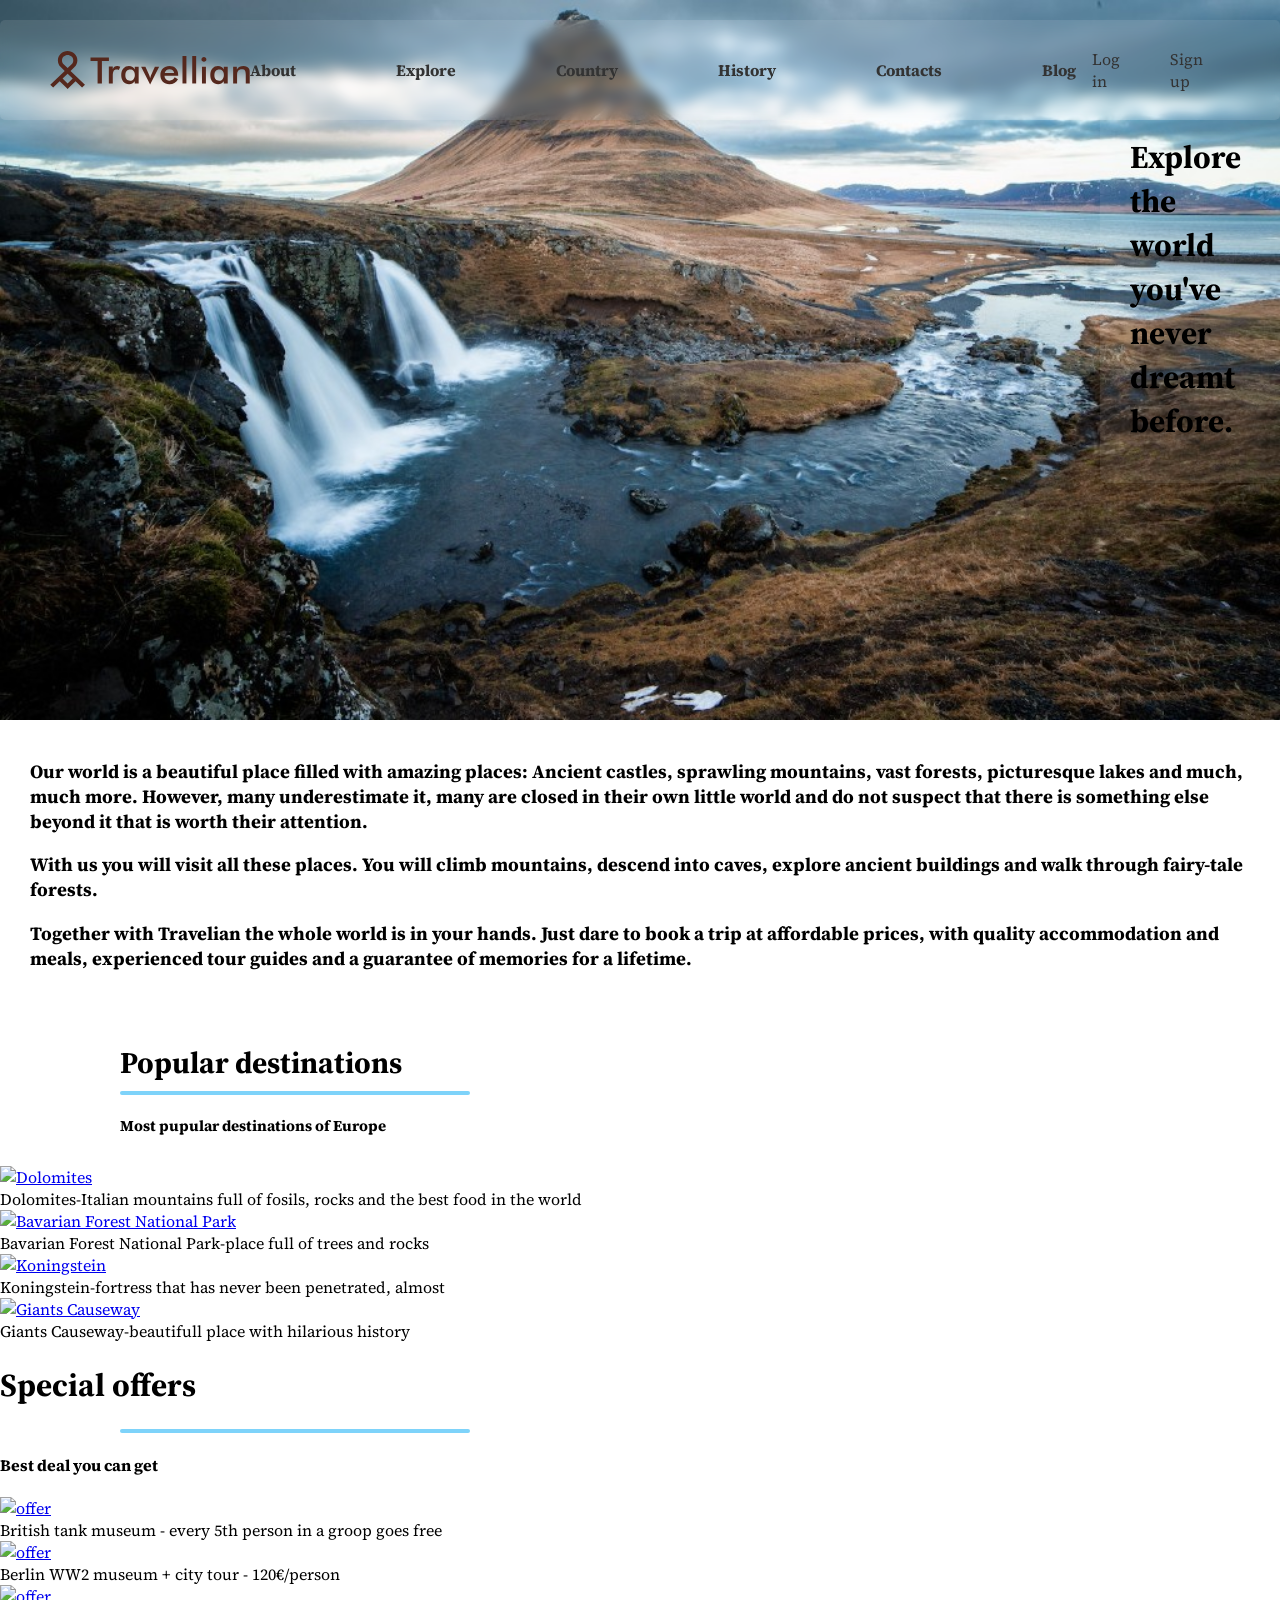
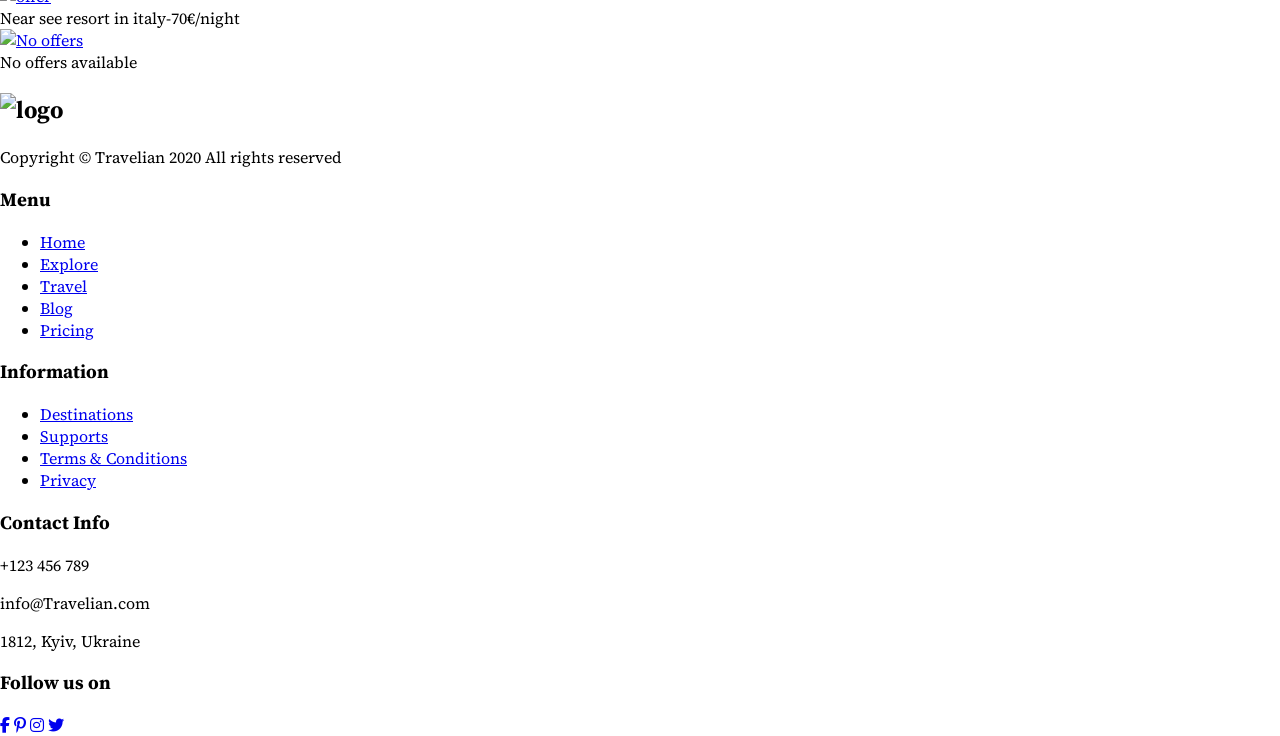
==== commit 1d950957: "Add files via upload" ====
--- a/index.html
+++ b/index.html
@@ -8,6 +8,7 @@
   <link rel="preconnect" href="https://fonts.googleapis.com">
   <link rel="preconnect" href="https://fonts.gstatic.com" crossorigin>
   <link href="https://fonts.googleapis.com/css2?family=Libre+Baskerville:ital,wght@0,400;0,500;1,400&family=Source+Serif+4:ital,opsz,wght@0,8..60,200..900;1,8..60,200..900&display=swap" rel="stylesheet">
+  <link rel="stylesheet" href="https://cdnjs.cloudflare.com/ajax/libs/font-awesome/6.5.0/css/all.min.css">
 
 </head>
 
@@ -45,13 +46,14 @@
     <h3>
       <p>Our world is a beautiful place filled with amazing places:
          Ancient castles, sprawling mountains, vast forests, picturesque lakes and much, much more. 
-         However, many underestimate it, many are closed in their own little world and do not suspect that there is something else beyond it that is worth their attention.</p>
+         However, many underestimate it, many are closed in their own little world and do not suspect
+          that there is something else beyond it that is worth their attention.</p>
 
-      <p>We will walk through forgotten halls and climb ancient towers, uncovering the evolution of architectural styles, strategic importance, and the daily life of those who lived within these fortified walls.
-         From the misty highlands of Scotland to the sun-soaked plains and forests of Ukraine, every castle has a voice — and we’re here to help you hear it.</p>
+      <p>With us you will visit all these places. You will climb mountains, 
+        descend into caves, explore ancient buildings and walk through fairy-tale forests. </p>
 
-        <p>Many of these castles have withstood the tests of time, weathering centuries of change — from medieval strongholds to Renaissance residences, from abandoned ruins to carefully restored landmarks.
-         Some remain hidden gems, tucked away in remote countryside, while others rise proudly in the hearts of bustling cities. As we uncover their past, we also celebrate the efforts to preserve them for future generations.</p>
+        <p>Together with Travelian the whole world is in your hands. Just dare to book a trip at affordable prices,
+           with quality accommodation and meals, experienced tour guides and a guarantee of memories for a lifetime.</p>
       </h3>
         
     
@@ -61,43 +63,137 @@
   
     <h1>Popular destinations</h1>
      <div class="color-line-under-title"></div>
-    <h4>Most pupular historical destinations of Europe</h4>
+    <h4>Most pupular destinations of Europe</h4>
    
 </div>
 
-<div class="wrapper">
+<div class="responsive">
+  <div class="gallery">
+    <a target="_blank" href="./assets/images/Dolomites.jpg">
+      <img src="./assets/images/Dolomites.jpg" alt="Dolomites" width="600" height="400">
+    </a>
+    <div class="desc">Dolomites-Italian mountains full of fosils, rocks and the best food in the world</div>
+  </div>
+</div>
 
-  <div class="slid" style="--img:url('../images/Alhambra_palace.jpg')">
-    <div class="img" ></div>
-    <div class="content">
-      <h3>Alhambra Castle<br><span>Spain</span></h3>
-      <p>Alhambra Castle — Surrounded by lush vegetation, this majestic palace is a symbol of the city of Granada.
-        Behind the palace, the snow-capped peaks of the Sierra Nevada mountains are visible.</p>
+<div class="responsive">
+  <div class="gallery">
+    <a target="_blank" href="./assets/images/Bavarian Forest National Park.jpg">
+      <img src="./assets/images/Bavarian Forest National Park.jpg" alt="Bavarian Forest National Park" width="600" height="400">
+    </a>
+    <div class="desc">Bavarian Forest National Park-place full of trees and rocks</div>
+  </div>
+</div>
+
+<div class="responsive">
+  <div class="gallery">
+    <a target="_blank" href="./assets/images/Koningstein.jpg">
+      <img src="./assets/images/Koningstein.jpg" alt="Koningstein" width="600" height="400">
+    </a>
+    <div class="desc">Koningstein-fortress that has never been penetrated, almost</div>
+  </div>
+</div>
+
+<div class="responsive">
+  <div class="gallery">
+    <a target="_blank" href="./assets/images/Giants Causeway.jpg">
+      <img src="./assets/images/Giants Causeway.jpg" alt="Giants Causeway" width="600" height="400">
+    </a>
+    <div class="desc">Giants Causeway-beautifull place with hilarious history</div>
+  </div>
+</div>
+
+
+<div class="clearfix"></div>
+
+
+<div class="title--special--offers">
+  
+    <h1>Special offers</h1>
+     <div class="color-line-under-title"></div>
+    <h4>Best deal you can get</h4>
+   
+</div>
+
+<div class="responsive">
+  <div class="gallery">
+    <a target="_blank" href="./assets/images/Tank.jpg">
+      <img src="./assets/images/Tank.jpg" alt="offer" width="600" height="400">
+    </a>
+    <div class="desc">British tank museum - every 5th person in a groop goes free</div>
+  </div>
+</div>
+
+<div class="responsive">
+  <div class="gallery">
+    <a target="_blank" href="./assets/images/Berlin museum.jpg">
+      <img src="./assets/images/Berlin museum.jpg" alt="offer" width="600" height="400">
+    </a>
+    <div class="desc">Berlin WW2 museum + city tour - 120€/person</div>
+  </div>
+</div>
+
+<div class="responsive">
+  <div class="gallery">
+    <a target="_blank" href="./assets/images/italy resort.jpg">
+      <img src="./assets/images/italy resort.jpg" alt="offer" width="600" height="400">
+    </a>
+    <div class="desc">Near see resort in italy-70€/night</div>
+  </div>
+</div>
+
+<div class="responsive">
+  <div class="gallery">
+    <a target="_blank" href="./assets/images/No offers.jpg">
+      <img src="./assets/images/No offers.jpg" alt="No offers" width="600" height="400">
+    </a>
+    <div class="desc">No offers available</div>
+  </div>
+</div>
+
+<div class="clearfix"></div>
+
+ <footer class="footer">
+    <div class="footer-container">
+      <div class="footer-brand">
+        <h2><img class="logo" src="./assets/images/logo.svg" alt="logo" /></h2>
+        <p>Copyright © Travelian 2020 All rights reserved</p>
+      </div>
+      <div class="footer-menu">
+        <h3>Menu</h3>
+        <ul>
+          <li><a href="#">Home</a></li>
+          <li><a href="#">Explore</a></li>
+          <li><a href="#">Travel</a></li>
+          <li><a href="#">Blog</a></li>
+          <li><a href="#">Pricing</a></li>
+        </ul>
+      </div>
+      <div class="footer-info">
+        <h3>Information</h3>
+        <ul>
+          <li><a href="#">Destinations</a></li>
+          <li><a href="#">Supports</a></li>
+          <li><a href="#">Terms & Conditions</a></li>
+          <li><a href="#">Privacy</a></li>
+        </ul>
+      </div>
+      <div class="footer-contact">
+        <h3>Contact Info</h3>
+        <p>+123 456 789</p>
+        <p>info@Travelian.com</p>
+        <p>1812, Kyiv, Ukraine</p>
+      </div>
+      <div class="footer-social">
+        <h3>Follow us on</h3>
+        <div class="social-icons">
+          <a href="#"><i class="fab fa-facebook-f"></i></a>
+          <a href="#"><i class="fab fa-pinterest-p"></i></a>
+          <a href="#"><i class="fab fa-instagram"></i></a>
+          <a href="#"><i class="fab fa-twitter"></i></a>
+        </div>
+      </div>
     </div>
-  </div>
-
-  <div class="slid" style="--img:url('../images/Castello di Torrechiara.jpg')">
-    <div class="img"></div>
-    <div class="content">
-      <h3>Castello di Torrechiara<br><span>Italy</span></h3>
-      <p>Located on a picturesque hill near the town of Langhirano, the castle towers over the Parma River valley among vineyards.</p>
-    </div>
-  </div>
-
-  <div class="slid" style="--img:url('../images/Hohenzollern-Castle.jpg')">
-    <div class="img"></div>
-    <div class="content">
-      <h3>Hohenzollern Castle<br><span>Germany</span></h3>
-      <p>Hohenzollern Castle - a castle in the clouds! One of the most impressive tourist attractions in Germany, offering incredible views.</p>
-    </div>
-  </div>
-
-  <div class="slid" style="--img:url('../images/Hohenzollern-Castle.jpg')">
-    <div class="img"></div>
-    <div class="content">
-      <h3>Hohenzollern Castle<br><span>Germany</span></h3>
-      <p>Hohenzollern Castle - a castle in the clouds! One of the most impressive tourist attractions in Germany, offering incredible views.</p>
-    </div>
-  </div>
+  </footer>
 </body>
 </html>
--- a/assets/styles/main.css
+++ b/assets/styles/main.css
@@ -84,12 +84,12 @@
   text-align: left;
   color: #000000;
   left: 1100px;
-  padding: 45px;
+  padding: 30px;
   background-color: rgba(255, 255, 255, 0.08);
-  backdrop-filter: blur(3px);
-  -webkit-backdrop-filter: blur(3px);
+  backdrop-filter: blur(0.01px);
+  -webkit-backdrop-filter: blur(0.01px);
   border-radius: 6px;
-  top: 240px;
+  top: 95px;
 }
 
 .name_motto h1 {
@@ -111,7 +111,7 @@
   padding: 60px 20px;
 }
 
-.wrapper .slid {
+/* .wrapper .slid {
   position: relative;
   width: 300px;
   height: 300px;
@@ -119,7 +119,7 @@
   overflow: hidden;
   box-shadow: 0px 20px 25px rgba(25, 25, 25, 0.1);
   transition: 0.5s;
-}
+} */
 
 .wrapper .slid:hover {
   height: 420px;
@@ -138,95 +138,15 @@
   transition: 0.5s;
 }
 
-.wrapper .slid:hover .img {
-  animation: in 0.5s ease-in-out;
-}
-
-@keyframes out {
-  0% { background-size: 140%; }
-  40% { background-size: 160%; }
-  100% { background-size: 140%; }
-}
-
-@keyframes in {
-  0% { background-size: 140%; }
-  40% { background-size: 160%; }
-  100% { background-size: 140%; }
-}
-
-.wrapper .slid .img::before {
-  content: '';
-  position: absolute;
-  bottom: -40%;
-  width: 100%;
-  height: 80px;
-  border-radius: 40px;
-}
-
-.wrapper .slid .img::after {
-  position: absolute;
-  right: 0;
-  bottom: 40%;
-  width: 80px;
-  height: 80px;
-  border-radius: 50%;
-  background-color: transparent;
-  box-shadow: 75px 70px 0 40px #fff;
-}
-
-.wrapper .slid .content {
-  padding: 10px 20px;
-}
-
-.wrapper .slid .content h3 {
-  margin: 18px 0 5px;
-  font-size: 1.2em;
-}
-
-.wrapper .slid .content span {
-  font-size: 0.9em;
-  color: #888;
-}
-
-.wrapper .slid .content p {
-  font-size: 0.9em;
-  color: #333;
-}
-
-.wrapper .slid .content {
-  position: relative;
-  top: -20px;
-  z-index: 10;
-  padding: 0px 30px;
-  transition: 0.5s;
-}
-
-.wrapper .slid .content h3 {
-  position: relative;
-  font-size: 20px;
-  color: black;
-}
-
-.wrapper .slid .content h3 span {
-  position: absolute;
-  bottom: -12px;
-  font-size: 12px;
-  font-weight: 400;
-  opacity: 0.75;
-}
-
-.wrapper .slid .content p {
-  position: relative;
-  font-size: 15px;
-  color: #222;
-  transition: 0.5s;
-  opacity: 0;
-  padding-top: 5px;
-}
-
-.wrapper .slid:hover .content p {
-  opacity: 1;
-}
+
+
+
+
+
+
+
+
+
 
 .title--popular--destinations h1{
   position: relative;
@@ -301,4 +221,4 @@
   flex-wrap: wrap;
   gap: 40px;
   padding: 20px 20px 60px 20px; /* зверху зменшено з 60px до 20px */
-}
+}
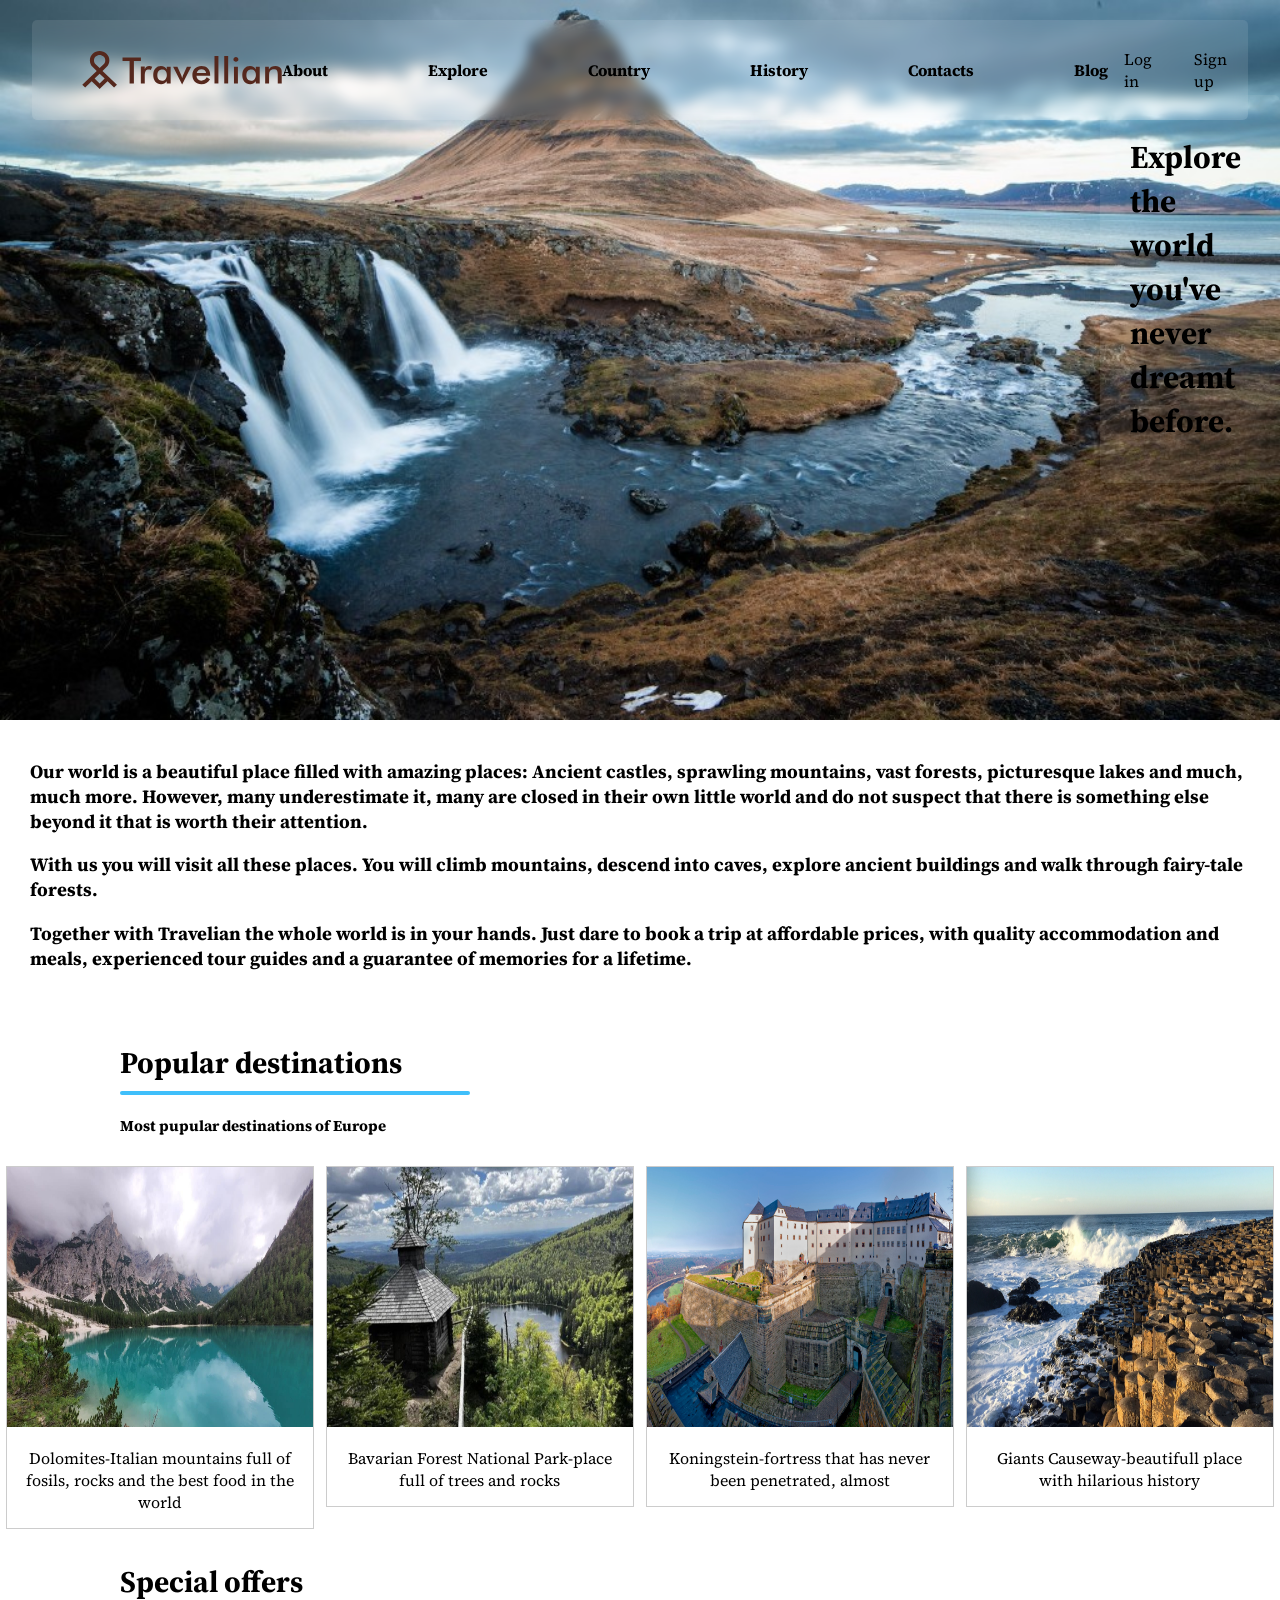
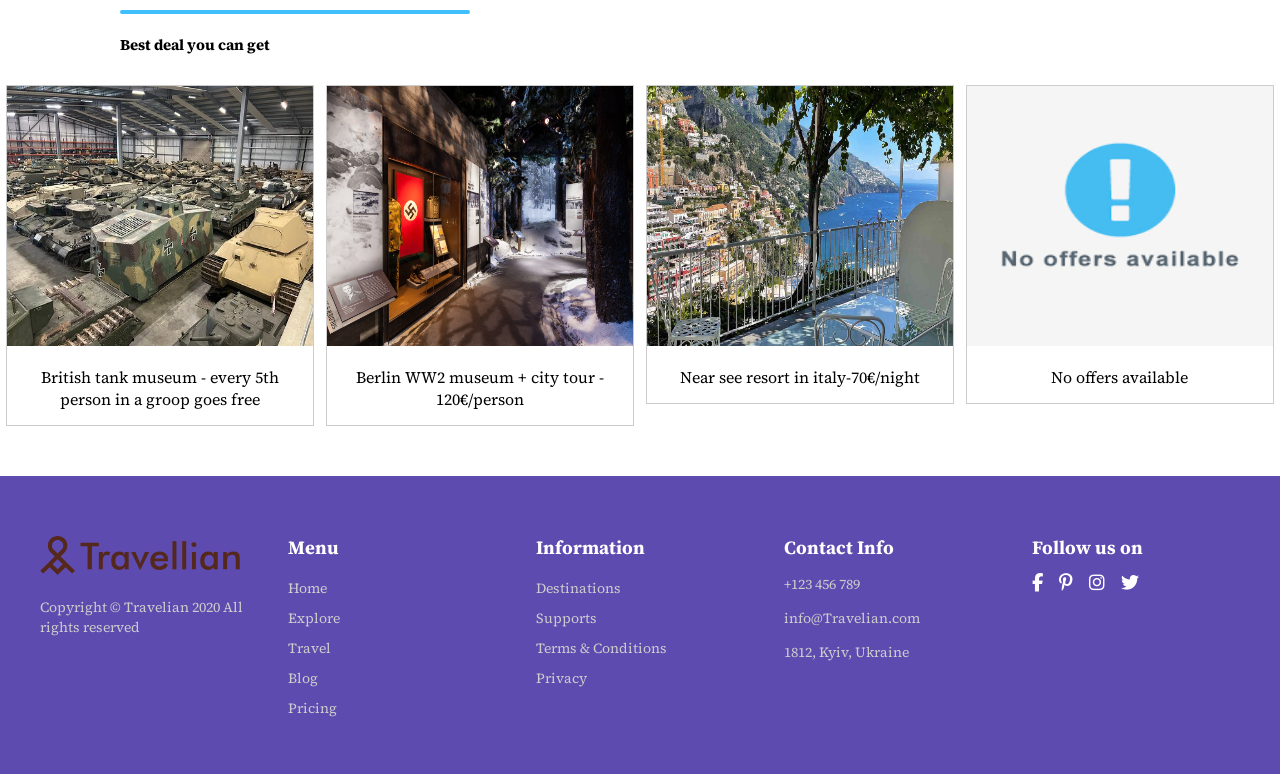
==== commit 40954b18: "Update index.html" ====
--- a/index.html
+++ b/index.html
@@ -156,7 +156,7 @@
  <footer class="footer">
     <div class="footer-container">
       <div class="footer-brand">
-        <h2><img class="logo" src="./assets/images/logo.svg" alt="logo" /></h2>
+        <h2><img class="logo" src="./assets/images/Logo.svg" alt="logo" /></h2>
         <p>Copyright © Travelian 2020 All rights reserved</p>
       </div>
       <div class="footer-menu">
@@ -196,4 +196,4 @@
     </div>
   </footer>
 </body>
-</html>+</html>
--- a/assets/styles/main.css
+++ b/assets/styles/main.css
@@ -58,7 +58,7 @@
 
 .main-navigation a {
   text-decoration: none;
-  color: #333;
+  color: #000000;
   font-weight: bold;
 }
 
@@ -70,7 +70,7 @@
 .btn {
   padding: 8px 16px;
   background-color: rgba(0, 0, 0, 0);
-  color: #333;
+  color: #000000;
   text-decoration: none;
   border-radius: 4px;
 }
@@ -102,51 +102,52 @@
   padding: 20px;
 }
 
-.wrapper {
-  display: flex;
-  align-items: center;
-  justify-content: center;
-  flex-wrap: wrap;
-  gap: 40px;
-  padding: 60px 20px;
-}
-
-/* .wrapper .slid {
-  position: relative;
-  width: 300px;
-  height: 300px;
-  border-radius: 40px;
-  overflow: hidden;
-  box-shadow: 0px 20px 25px rgba(25, 25, 25, 0.1);
-  transition: 0.5s;
-} */
-
-.wrapper .slid:hover {
-  height: 420px;
-  background-color: rgb(171, 222, 231);
-}
-
-.wrapper .slid .img {
-  position: relative;
+div.gallery {
+  border: 1px solid #ccc;
+}
+
+div.gallery:hover {
+  border: 1px solid #777;
+}
+
+div.gallery img {
   width: 100%;
   height: 260px;
-  background-image: var(--img);
-  background-repeat: no-repeat;
-  background-position: top,center;
-  background-size: 140%;
-  animation: out 0.5s ease-in-out;
-  transition: 0.5s;
-}
-
-
-
-
-
-
-
-
-
-
+}
+
+div.desc {
+  padding: 15px;
+  text-align: center;
+}
+
+* {
+  box-sizing: border-box;
+}
+
+.responsive {
+  padding: 0 6px;
+  float: left;
+  width: 24.99999%;
+}
+
+@media only screen and (max-width: 700px) {
+  .responsive {
+    width: 49.99999%;
+    margin: 6px 0;
+  }
+}
+
+@media only screen and (max-width: 500px) {
+  .responsive {
+    width: 100%;
+  }
+}
+
+.clearfix:after {
+  content: "";
+  display: table;
+  clear: both;
+}
 
 .title--popular--destinations h1{
   position: relative;
@@ -170,55 +171,85 @@
   left:140px;
   width: 350px;               
   height: 4px;                
-  background-color: #7ed3fa;  
+  background-color: #3fbffb;  
   margin: 10px 120px;        
   border-radius: 2px;         
 }
 
-.title--Interesting--facts h1{
-  position: relative;
-  margin-right: 120px;
+.title--special--offers h1{
+  position: relative;
+  margin-left: 120px;
   bottom: -12px;
    font-size: 30px;
 }
 
-.title--Interesting--facts h4{
-  position: relative;
-  margin-right: 120px;
+.title--special--offers h4{
+  position: relative;
+  margin-left: 120px;
   font-size: 15px;
 }
 
-.title--Interesting--facts {
-  text-align: right;
+.title--special--offers {
+  text-align: left;
   margin-bottom: 30px;
 }
 
-.title--Interesting--facts {
-  position: relative; /* можна для точного позиціювання */
-  width: 100%; /* або ширина контейнера */
-}
-
-.color-line-under-title-facts {
-  width: 350px;
-  height: 4px;
-  background-color: #7ed3fa;
-  margin-left: auto;    /* вирівнювання праворуч */
-  margin-top: 20px;     /* відстань зверху від заголовка, можна змінювати вручну */
-  margin-right: 120px;   /* відстань від правого краю контейнера */
-}
-
-.title--Interesting--facts {
-  text-align: right;
-  margin-bottom: 10px;  /* зменшено з 30px */
-  position: relative;
-  width: 100%;
-}
-
-.wrapper {
-  display: flex;
-  align-items: center;
-  justify-content: center;
-  flex-wrap: wrap;
+.color-line-under-title {
+  left:140px;
+  width: 350px;               
+  height: 4px;                
+  background-color: #3fbffb;  
+  margin: 10px 120px;        
+  border-radius: 2px;         
+}
+
+.footer {
+  margin-top: 50px; 
+  background-color: #5d4baf;
+  padding: 40px 20px;
+  color:#fff;
+}
+
+.footer-container {
+  display: grid;
+  grid-template-columns: repeat(auto-fit, minmax(180px, 1fr));
   gap: 40px;
-  padding: 20px 20px 60px 20px; /* зверху зменшено з 60px до 20px */
+  max-width: 1200px;
+  margin: 0 auto;
+}
+
+.footer h2, .footer h3 {
+  margin-bottom: 10px;
+  font-weight: bold;
+}
+
+
+.footer p, .footer a {
+  color: #ccc;
+  font-size: 14px;
+  text-decoration: none;
+}
+
+.footer a:hover {
+  color: #fff;
+}
+
+.footer ul {
+  list-style: none;
+  padding: 0;
+}
+
+.footer li {
+  margin-bottom: 8px;
+}
+
+.footer-social .social-icons a {
+  margin-right: 12px;
+  font-size: 18px;
+  color: #fff;
+  display: inline-block;
+}
+
+.footer-social .social-icons a:hover {
+  color: #00aced;
 }
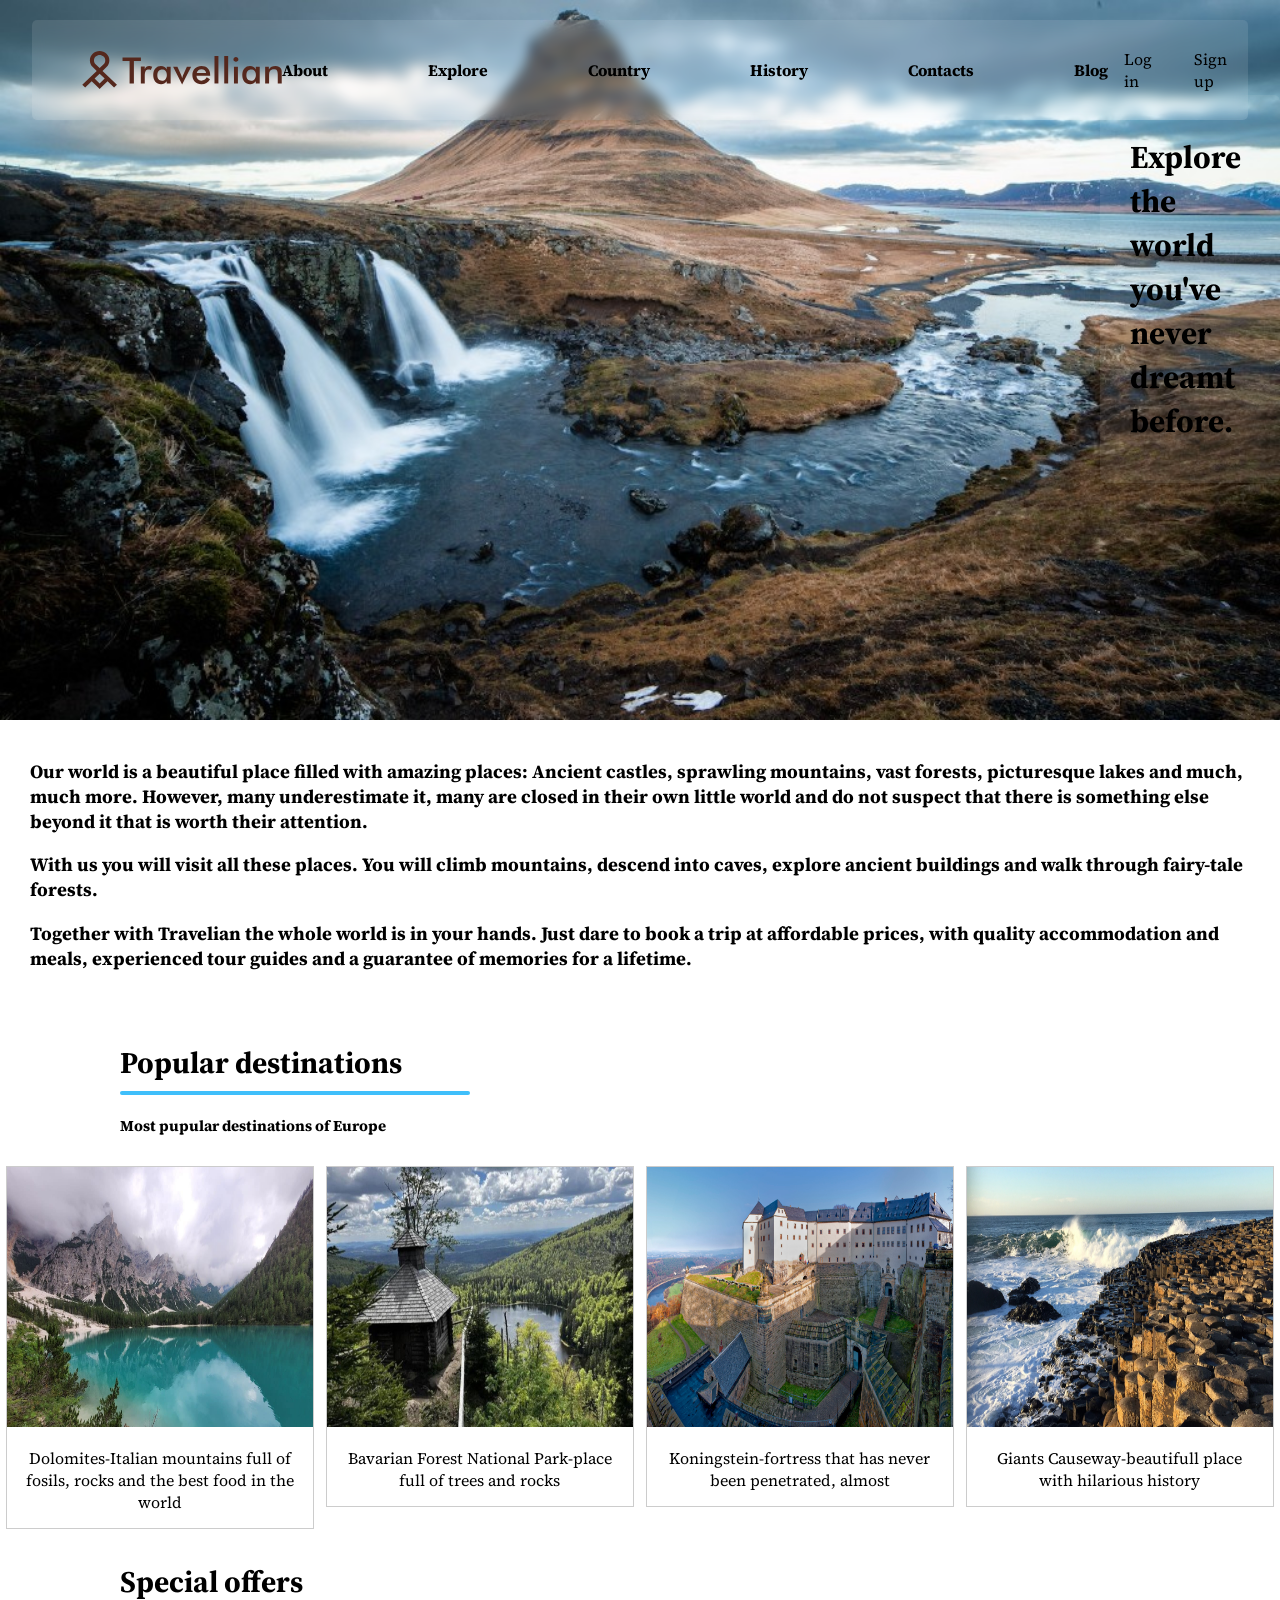
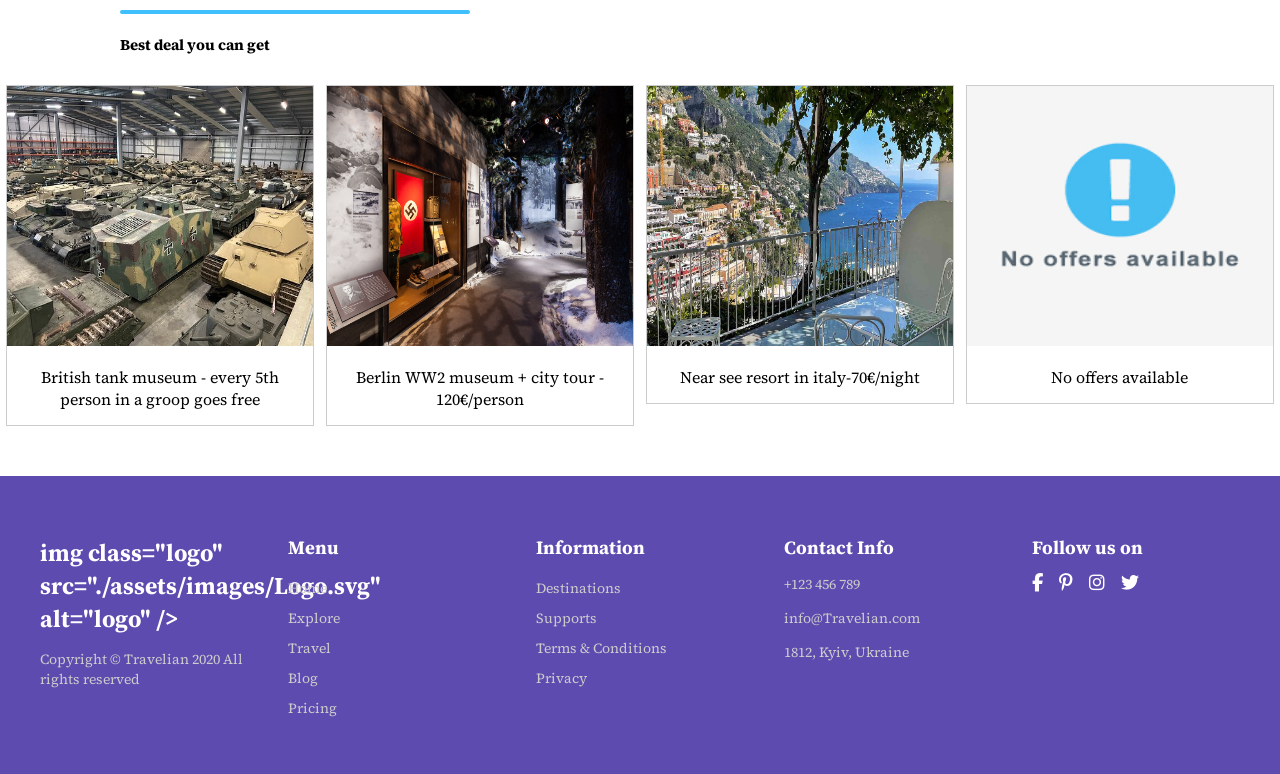
==== commit 070eadd0: "Update index.html" ====
--- a/index.html
+++ b/index.html
@@ -156,7 +156,7 @@
  <footer class="footer">
     <div class="footer-container">
       <div class="footer-brand">
-        <h2><img class="logo" src="./assets/images/Logo.svg" alt="logo" /></h2>
+        <h2>img class="logo" src="./assets/images/Logo.svg" alt="logo" /></h2>
         <p>Copyright © Travelian 2020 All rights reserved</p>
       </div>
       <div class="footer-menu">
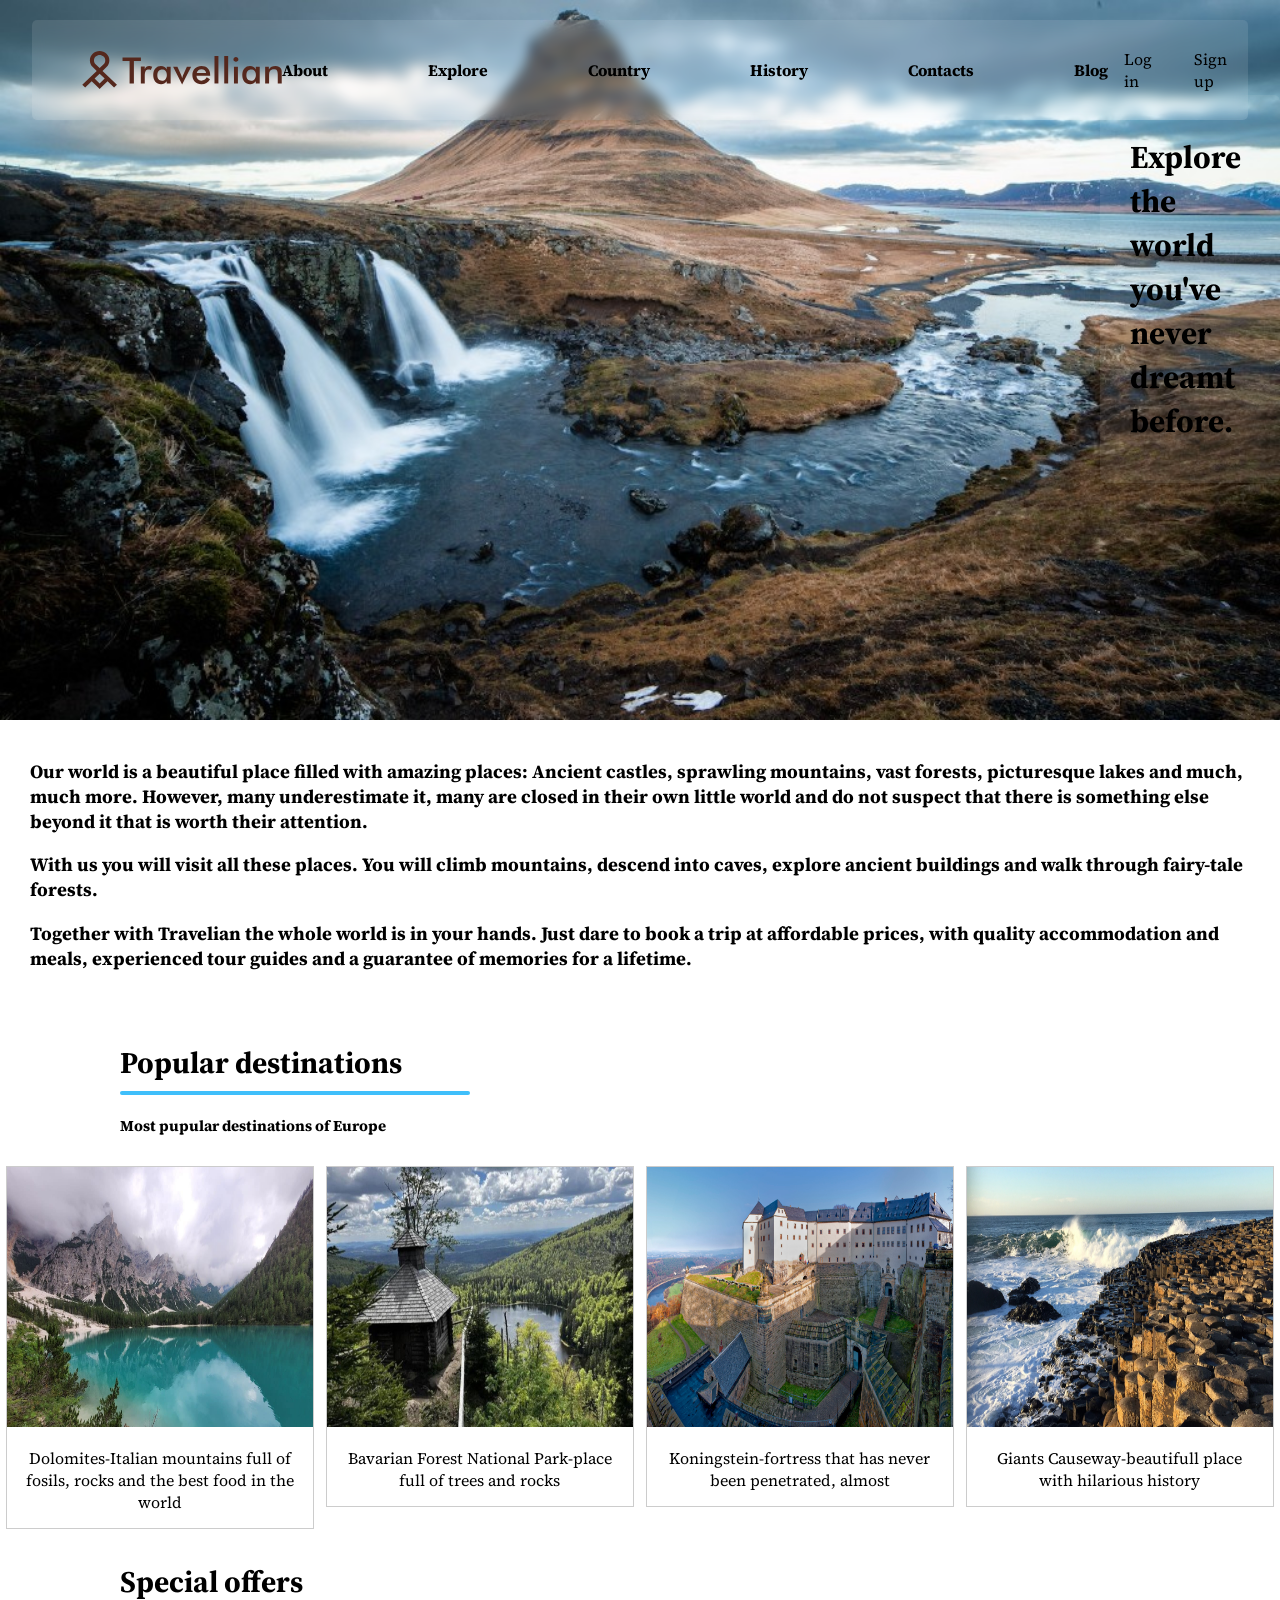
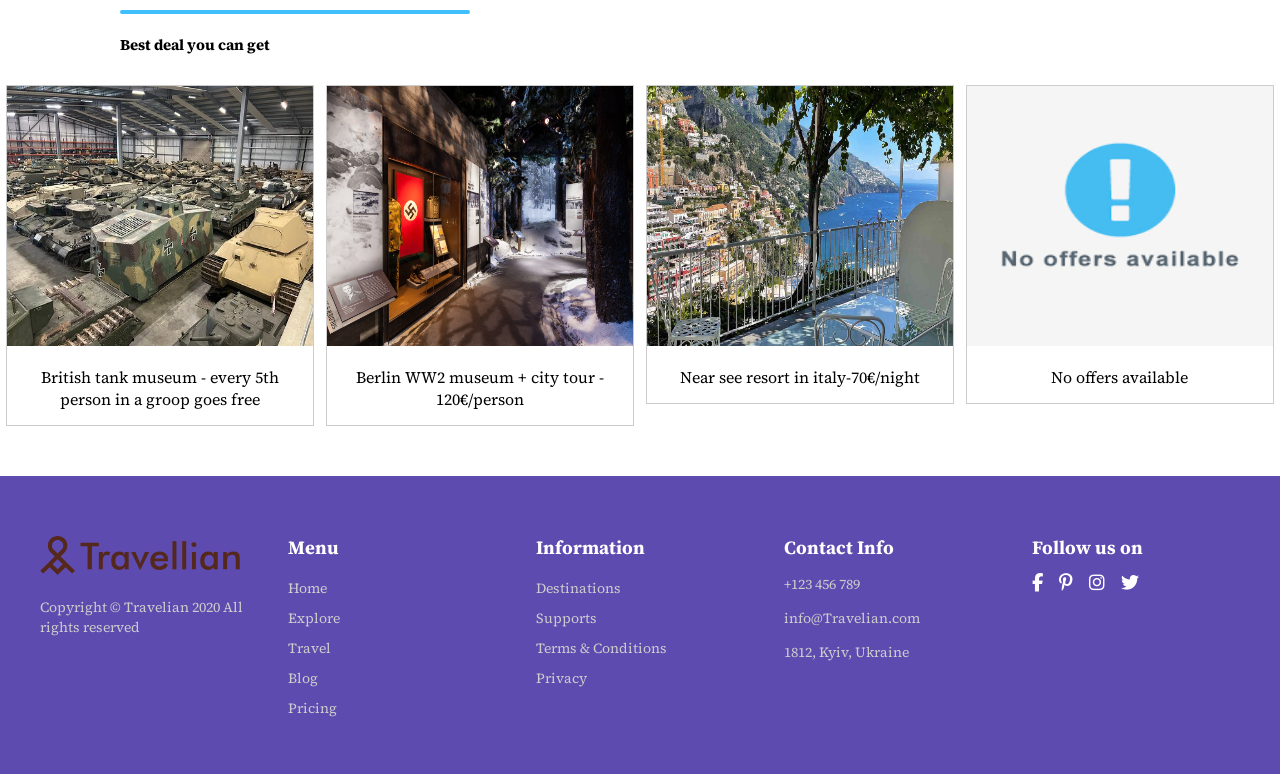
==== commit f4048bdb: "Update index.html" ====
--- a/index.html
+++ b/index.html
@@ -156,7 +156,7 @@
  <footer class="footer">
     <div class="footer-container">
       <div class="footer-brand">
-        <h2>img class="logo" src="./assets/images/Logo.svg" alt="logo" /></h2>
+        <h2><img class="logo" src="./assets/images/Logo.svg" alt="logo" /></h2>
         <p>Copyright © Travelian 2020 All rights reserved</p>
       </div>
       <div class="footer-menu">
